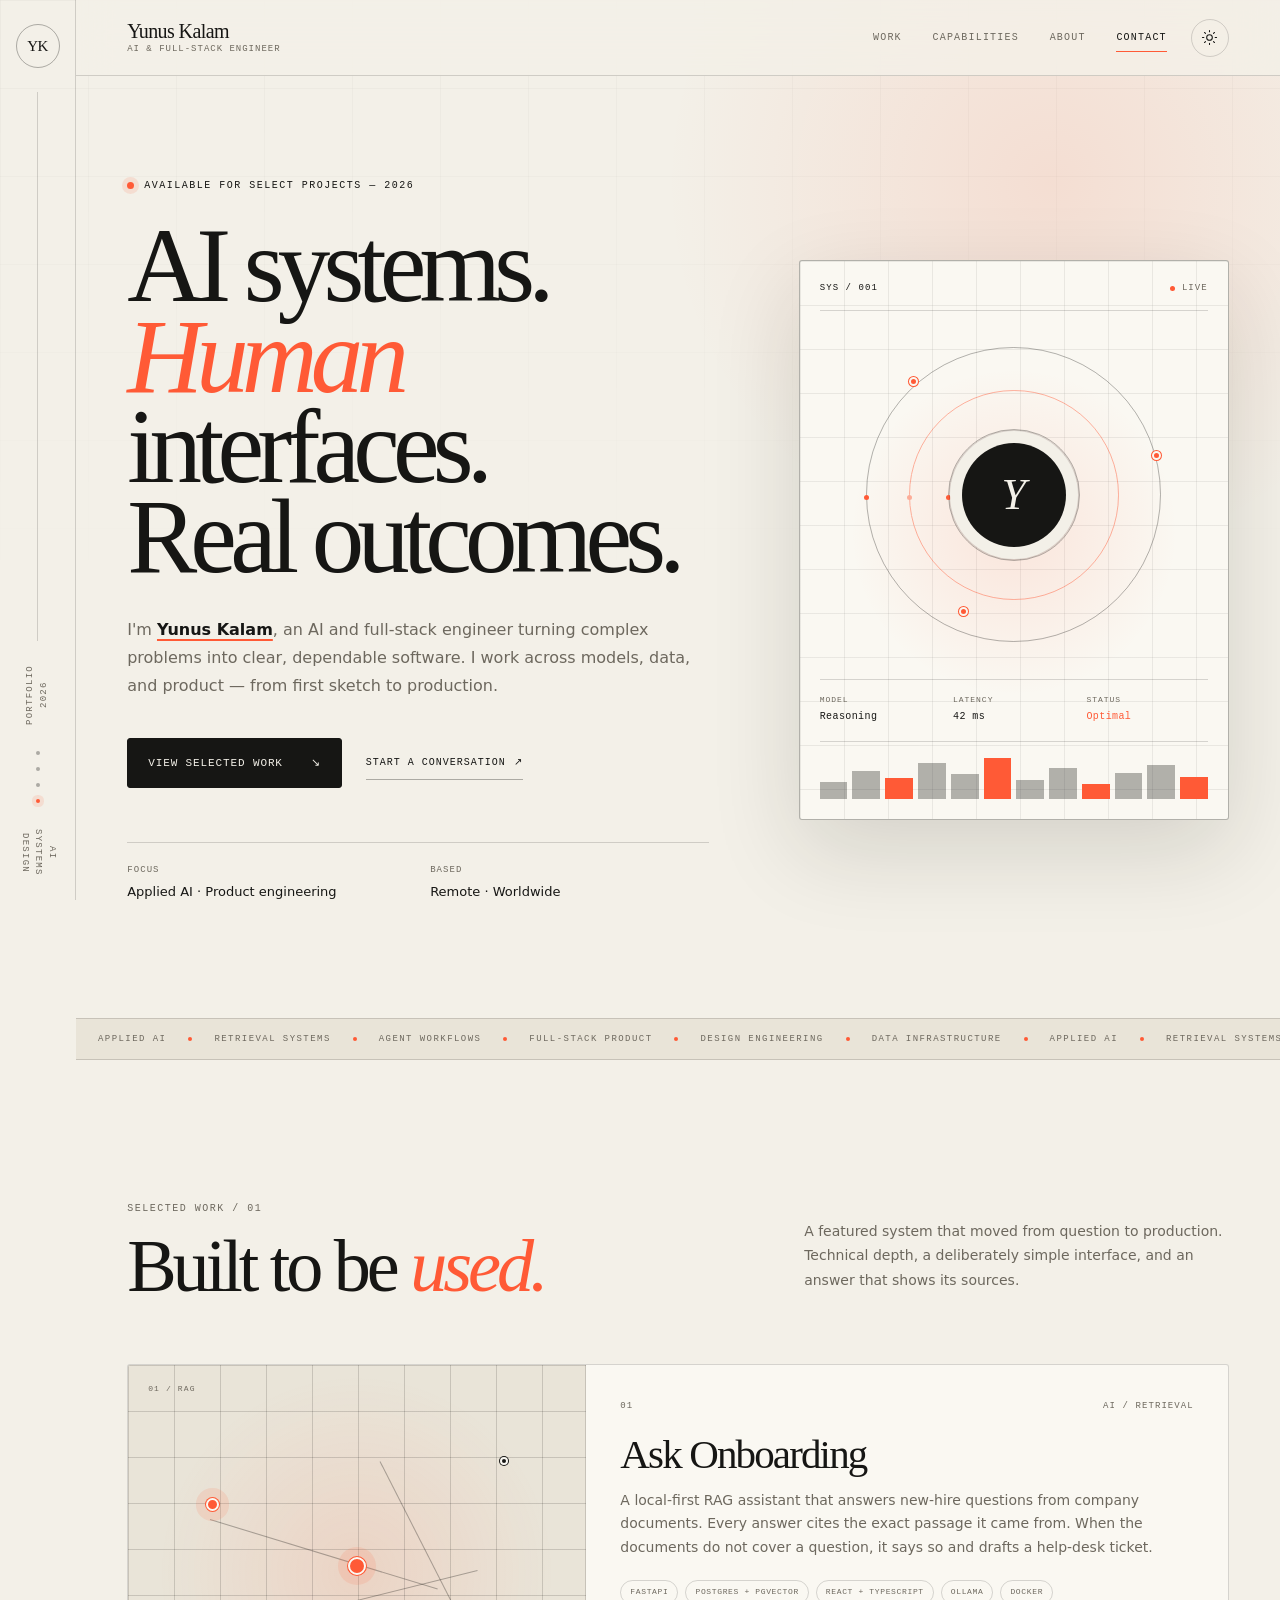
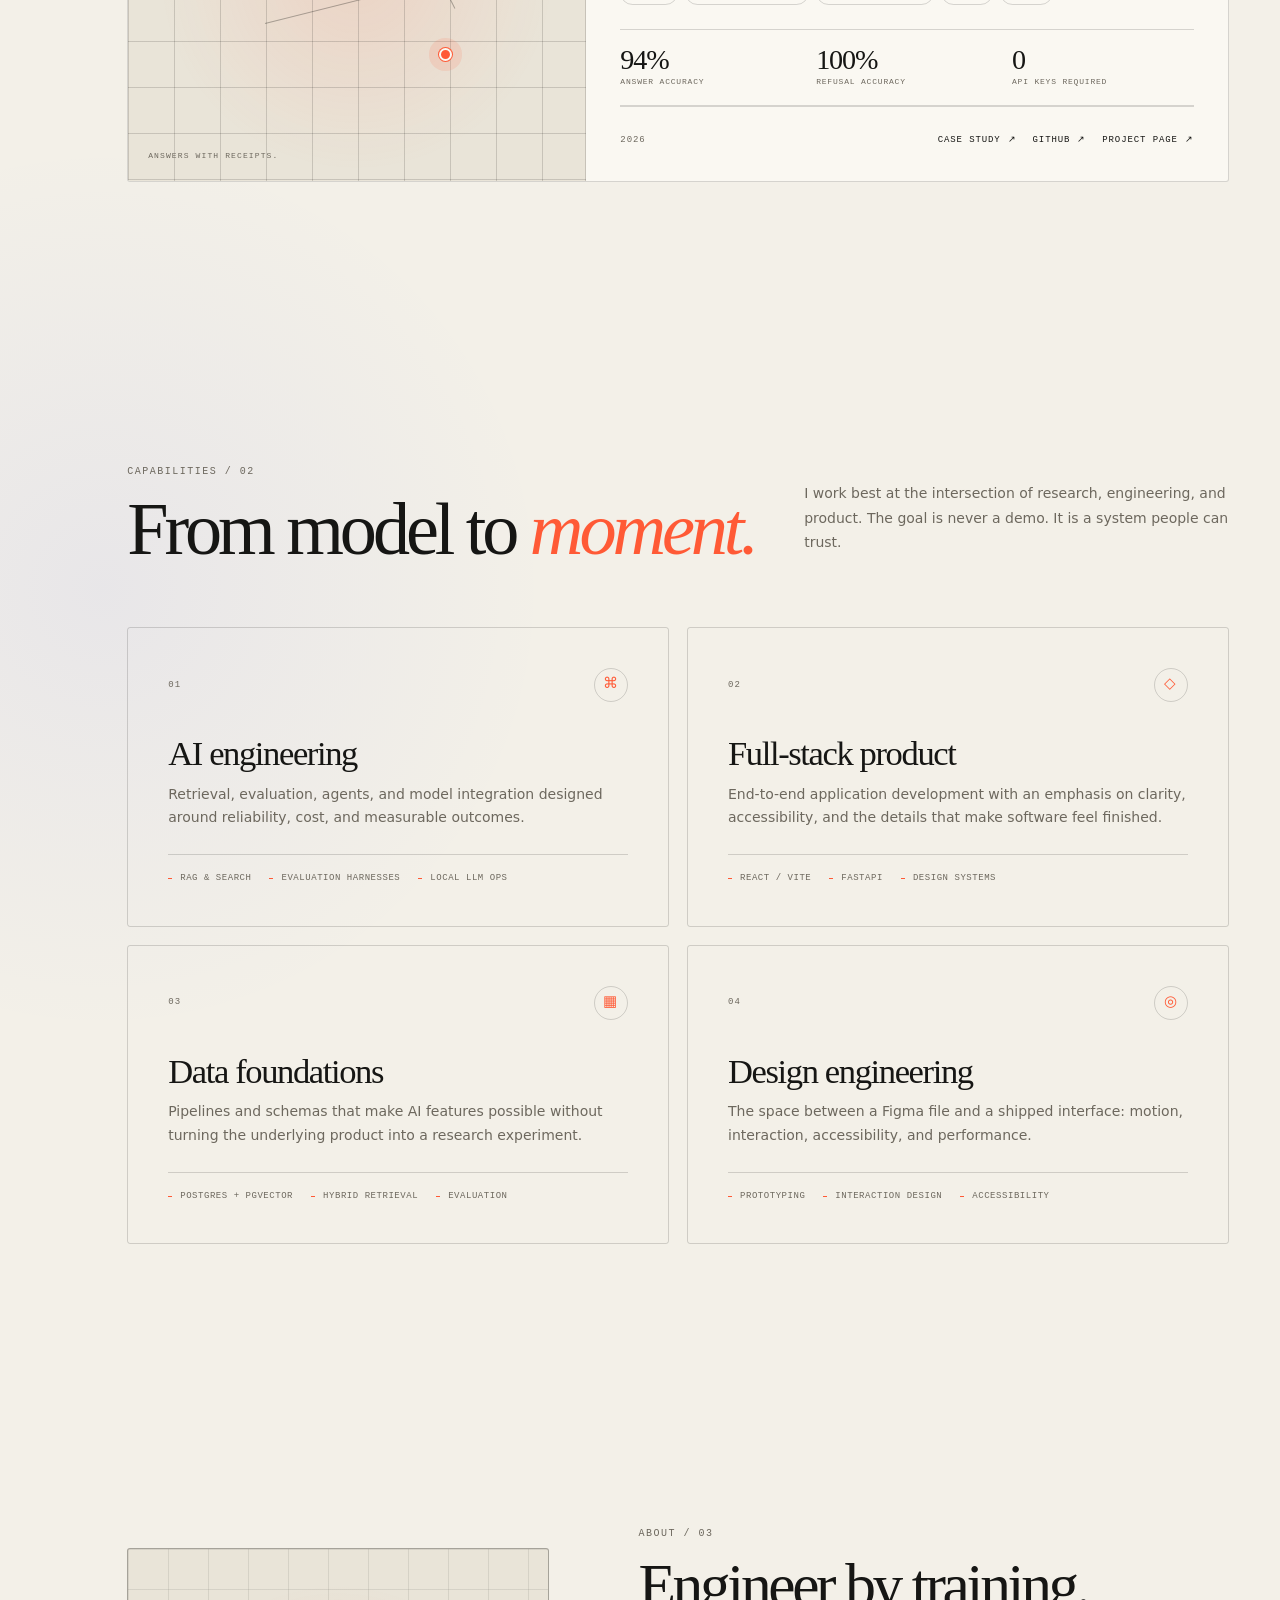
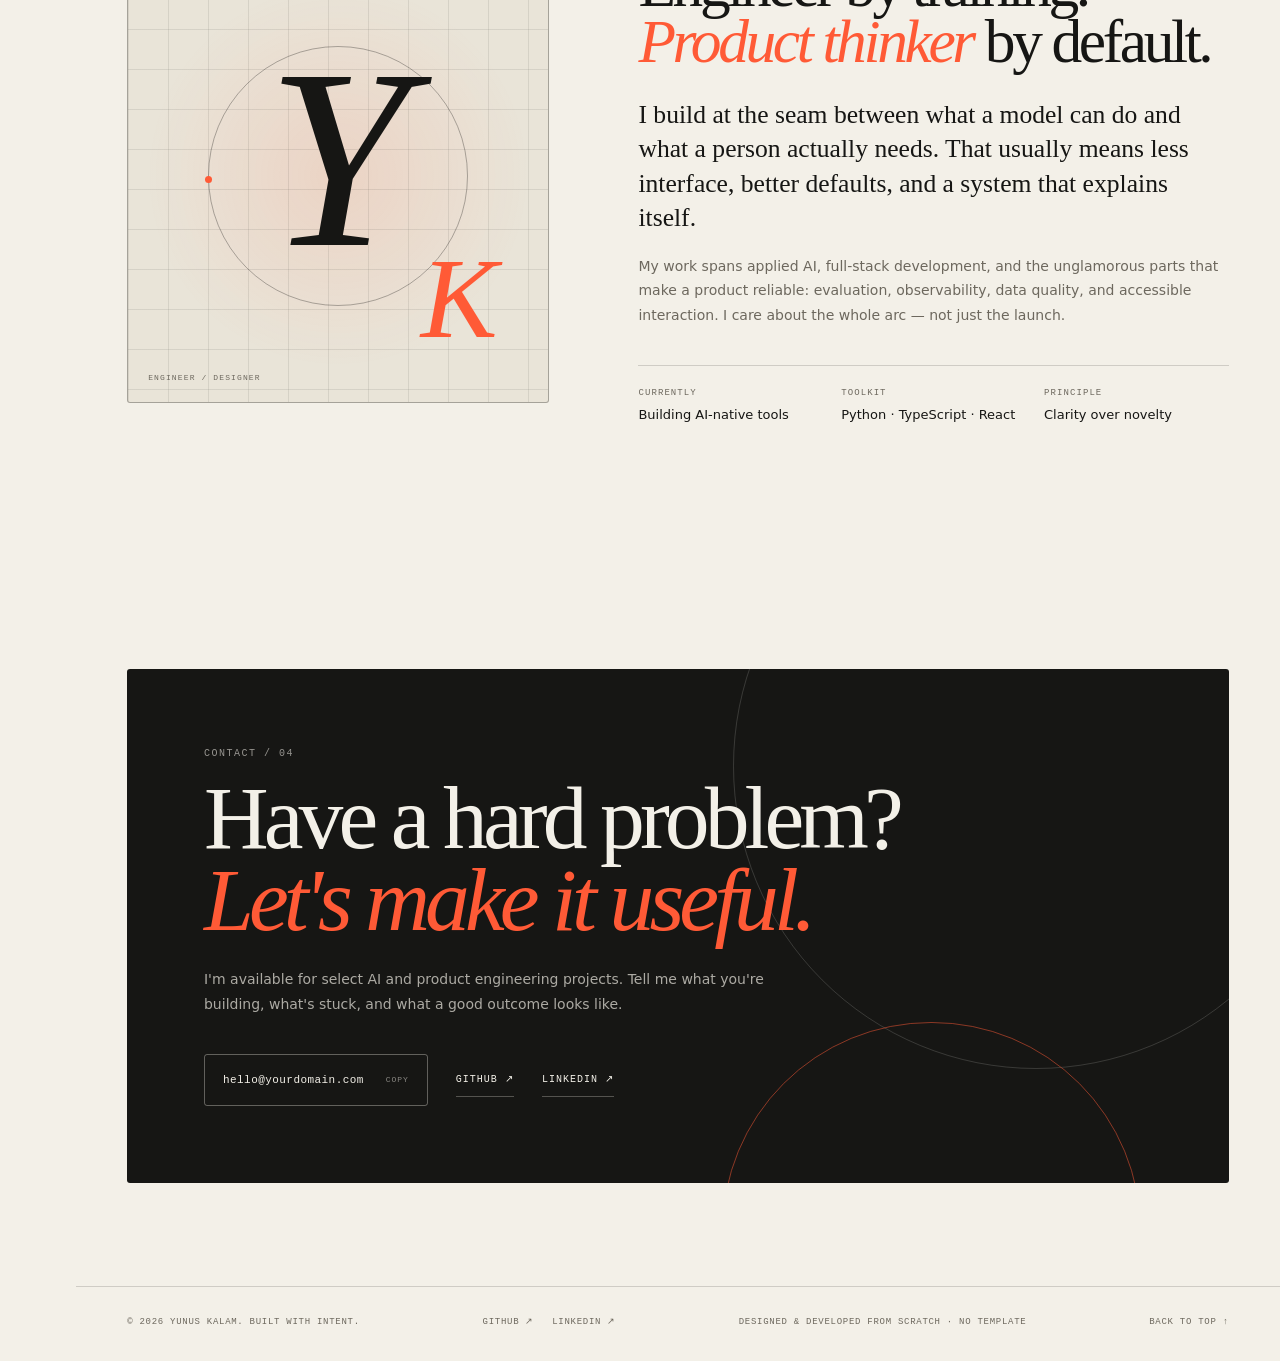
==== index.html @ 693d73ce "Add Yunus Kalam portfolio and Ask Onboarding case study" ====
<!doctype html>
<html lang="en">
<head>
  <meta charset="utf-8">
  <meta name="viewport" content="width=device-width, initial-scale=1">
  <title>Yunus Kalam — AI &amp; Full-Stack Engineer</title>
  <meta name="description" content="Portfolio of Yunus Kalam, an AI and full-stack engineer building useful, human-centered technology.">
  <meta name="author" content="Yunus Kalam">
  <meta name="theme-color" content="#f3f0e8" media="(prefers-color-scheme: light)">
  <meta name="theme-color" content="#0e0e0c" media="(prefers-color-scheme: dark)">
  <link rel="canonical" href="https://yourdomain.com/">

  <meta property="og:type" content="website">
  <meta property="og:title" content="Yunus Kalam — AI &amp; Full-Stack Engineer">
  <meta property="og:description" content="AI systems, human interfaces, and real outcomes. Selected work and capabilities.">
  <meta property="og:url" content="https://yourdomain.com/">
  <meta property="og:site_name" content="Yunus Kalam">
  <meta name="twitter:card" content="summary_large_image">
  <meta name="twitter:title" content="Yunus Kalam — AI &amp; Full-Stack Engineer">
  <meta name="twitter:description" content="AI systems, human interfaces, and real outcomes.">

  <link rel="icon" href="favicon.svg" type="image/svg+xml">
  <link rel="manifest" href="site.webmanifest">
  <link rel="stylesheet" href="styles.css">
  <script>
    (function () {
      document.documentElement.classList.add('js');
      try {
        var saved = localStorage.getItem('theme');
        var preferred = window.matchMedia('(prefers-color-scheme: dark)').matches ? 'dark' : 'light';
        document.documentElement.dataset.theme = saved || preferred;
      } catch (error) {
        document.documentElement.dataset.theme = 'light';
      }
    })();
  </script>
  <script type="application/ld+json">
    {
      "@context": "https://schema.org",
      "@type": "Person",
      "name": "Yunus Kalam",
      "url": "https://yourdomain.com/",
      "jobTitle": "AI & Full-Stack Engineer",
      "description": "Builds AI systems and human-centered software.",
      "sameAs": [
        "https://github.com/yunuskalam-ai",
        "https://www.linkedin.com/in/yunuskalam/"
      ]
    }
  </script>
</head>
<body>
  <a class="skip-link" href="#main">Skip to content</a>
  <div class="scroll-progress" aria-hidden="true"></div>

  <div class="page-grid">
    <aside class="rail" aria-label="Portfolio index">
      <a class="rail-mark" href="#top" aria-label="Back to top">
        <span>YK</span>
      </a>
      <div class="rail-rule" aria-hidden="true"></div>
      <p class="rail-label">Portfolio<br>2026</p>
      <div class="rail-dots" aria-hidden="true">
        <span class="is-active"></span>
        <span></span>
        <span></span>
        <span></span>
      </div>
      <p class="rail-note">AI<br>Systems<br>Design</p>
    </aside>

    <div class="content">
      <header class="site-header">
        <a class="brand" href="#top" aria-label="Yunus Kalam, home">
          <span class="brand-name">Yunus Kalam</span>
          <span class="brand-role">AI &amp; Full-Stack Engineer</span>
        </a>

        <nav class="primary-nav" id="primary-nav" aria-label="Primary navigation">
          <a href="#work" data-nav="work">Work</a>
          <a href="#capabilities" data-nav="capabilities">Capabilities</a>
          <a href="#about" data-nav="about">About</a>
          <a href="#contact" data-nav="contact">Contact</a>
        </nav>

        <div class="header-actions">
          <button class="theme-toggle" type="button" data-theme-toggle aria-label="Switch to dark theme">
            <svg class="icon icon-sun" viewBox="0 0 24 24" aria-hidden="true">
              <circle cx="12" cy="12" r="4"></circle>
              <path d="M12 2v2M12 20v2M4.93 4.93l1.42 1.42M17.66 17.66l1.41 1.41M2 12h2M20 12h2M4.93 19.07l1.42-1.42M17.66 6.34l1.41-1.41"></path>
            </svg>
            <svg class="icon icon-moon" viewBox="0 0 24 24" aria-hidden="true">
              <path d="M20.5 14.2A8.5 8.5 0 0 1 9.8 3.5 8.5 8.5 0 1 0 20.5 14.2Z"></path>
            </svg>
          </button>
          <button class="menu-toggle" type="button" aria-expanded="false" aria-controls="primary-nav">
            <span class="menu-toggle-label">Menu</span>
            <span class="menu-toggle-icon" aria-hidden="true"></span>
          </button>
        </div>
      </header>

      <main id="main">
        <section class="hero" id="top" aria-labelledby="hero-title">
          <div class="hero-copy">
            <p class="eyebrow hero-eyebrow">
              <span class="status-dot" aria-hidden="true"></span>
              Available for select projects — 2026
            </p>
            <h1 id="hero-title">
              AI systems.<br>
              <em>Human</em> interfaces.<br>
              Real outcomes.
            </h1>
            <p class="hero-intro">
              I'm <span class="text-mark">Yunus Kalam</span>, an AI and full-stack engineer turning
              complex problems into clear, dependable software. I work across models, data,
              and product — from first sketch to production.
            </p>
            <div class="hero-actions">
              <a class="button button-primary" href="#work">
                View selected work
                <span aria-hidden="true">↘</span>
              </a>
              <a class="text-link" href="mailto:hello@yourdomain.com">
                Start a conversation
                <span aria-hidden="true">↗</span>
              </a>
            </div>
            <dl class="hero-meta">
              <div>
                <dt>Focus</dt>
                <dd>Applied AI · Product engineering</dd>
              </div>
              <div>
                <dt>Based</dt>
                <dd>Remote · Worldwide</dd>
              </div>
            </dl>
          </div>

          <div class="signal-panel" aria-hidden="true">
            <div class="signal-top">
              <span class="signal-label">SYS / 001</span>
              <span class="signal-live"><span></span>Live</span>
            </div>
            <div class="orbit-wrap">
              <div class="orbit orbit-a"></div>
              <div class="orbit orbit-b"></div>
              <div class="orbit orbit-c"></div>
              <div class="orbit-core">
                <span class="core-glyph">Y</span>
              </div>
              <span class="orbit-node node-a"></span>
              <span class="orbit-node node-b"></span>
              <span class="orbit-node node-c"></span>
            </div>
            <div class="signal-readout">
              <div>
                <span class="readout-label">Model</span>
                <span class="readout-value">Reasoning</span>
              </div>
              <div>
                <span class="readout-label">Latency</span>
                <span class="readout-value">42 ms</span>
              </div>
              <div>
                <span class="readout-label">Status</span>
                <span class="readout-value readout-accent">Optimal</span>
              </div>
            </div>
            <div class="signal-bars" aria-hidden="true">
              <span style="--h: 38%"></span>
              <span style="--h: 64%"></span>
              <span style="--h: 48%"></span>
              <span style="--h: 82%"></span>
              <span style="--h: 56%"></span>
              <span style="--h: 92%"></span>
              <span style="--h: 44%"></span>
              <span style="--h: 70%"></span>
              <span style="--h: 34%"></span>
              <span style="--h: 58%"></span>
              <span style="--h: 76%"></span>
              <span style="--h: 50%"></span>
            </div>
          </div>
        </section>

        <div class="ticker" aria-hidden="true">
          <div class="ticker-track">
            <span>Applied AI</span><i></i>
            <span>Retrieval systems</span><i></i>
            <span>Agent workflows</span><i></i>
            <span>Full-stack product</span><i></i>
            <span>Design engineering</span><i></i>
            <span>Data infrastructure</span><i></i>
            <span>Applied AI</span><i></i>
            <span>Retrieval systems</span><i></i>
            <span>Agent workflows</span><i></i>
            <span>Full-stack product</span><i></i>
            <span>Design engineering</span><i></i>
            <span>Data infrastructure</span><i></i>
          </div>
        </div>

        <section class="section work-section" id="work" aria-labelledby="work-title">
          <div class="section-head reveal">
            <div>
              <p class="eyebrow">Selected work / 01</p>
              <h2 id="work-title">Built to be <em>used.</em></h2>
            </div>
            <p class="section-note">
              A featured system that moved from question to production. Technical depth,
              a deliberately simple interface, and an answer that shows its sources.
            </p>
          </div>

          <div class="project-grid">
            <article class="project project-full reveal">
              <div class="project-visual visual-atlas" aria-hidden="true">
                <span class="visual-index">01 / RAG</span>
                <span class="atlas-line atlas-line-a"></span>
                <span class="atlas-line atlas-line-b"></span>
                <span class="atlas-line atlas-line-c"></span>
                <span class="atlas-node atlas-node-a"></span>
                <span class="atlas-node atlas-node-b"></span>
                <span class="atlas-node atlas-node-c"></span>
                <span class="atlas-node atlas-node-d"></span>
                <span class="visual-caption">Answers with receipts.</span>
              </div>
              <div class="project-body">
                <div class="project-kicker">
                  <span>01</span>
                  <span>AI / Retrieval</span>
                </div>
                <h3>Ask Onboarding</h3>
                <p>
                  A local-first RAG assistant that answers new-hire questions from company
                  documents. Every answer cites the exact passage it came from. When the
                  documents do not cover a question, it says so and drafts a help-desk ticket.
                </p>
                <ul class="tag-list" aria-label="Project technologies">
                  <li>FastAPI</li>
                  <li>Postgres + pgvector</li>
                  <li>React + TypeScript</li>
                  <li>Ollama</li>
                  <li>Docker</li>
                </ul>
                <div class="project-metrics" aria-label="Project results">
                  <div>
                    <span class="metric-value">94%</span>
                    <span class="metric-label">Answer accuracy</span>
                  </div>
                  <div>
                    <span class="metric-value">100%</span>
                    <span class="metric-label">Refusal accuracy</span>
                  </div>
                  <div>
                    <span class="metric-value">0</span>
                    <span class="metric-label">API keys required</span>
                  </div>
                </div>
                <div class="project-foot">
                  <span>2026</span>
                  <div class="project-links">
                    <a class="project-link" href="ask-onboarding.html">
                      Case study <span aria-hidden="true">↗</span>
                    </a>
                    <a class="project-link" href="https://github.com/yunuskalam-ai/ask-onboarding" target="_blank" rel="noreferrer">
                      GitHub <span aria-hidden="true">↗</span>
                    </a>
                    <a class="project-link" href="https://yunuskalam-ai.github.io/ask-onboarding/" target="_blank" rel="noreferrer">
                      Project page <span aria-hidden="true">↗</span>
                    </a>
                  </div>
                </div>
              </div>
            </article>
          </div>
        </section>

        <section class="section capabilities-section" id="capabilities" aria-labelledby="capabilities-title">
          <div class="section-head reveal">
            <div>
              <p class="eyebrow">Capabilities / 02</p>
              <h2 id="capabilities-title">From model to <em>moment.</em></h2>
            </div>
            <p class="section-note">
              I work best at the intersection of research, engineering, and product.
              The goal is never a demo. It is a system people can trust.
            </p>
          </div>

          <div class="capability-grid">
            <article class="capability reveal">
              <div class="capability-top">
                <span>01</span>
                <span class="capability-icon" aria-hidden="true">⌘</span>
              </div>
              <h3>AI engineering</h3>
              <p>
                Retrieval, evaluation, agents, and model integration designed around
                reliability, cost, and measurable outcomes.
              </p>
              <ul>
                <li>RAG &amp; search</li>
                <li>Evaluation harnesses</li>
                <li>Local LLM ops</li>
              </ul>
            </article>

            <article class="capability reveal">
              <div class="capability-top">
                <span>02</span>
                <span class="capability-icon" aria-hidden="true">◇</span>
              </div>
              <h3>Full-stack product</h3>
              <p>
                End-to-end application development with an emphasis on clarity,
                accessibility, and the details that make software feel finished.
              </p>
              <ul>
                <li>React / Vite</li>
                <li>FastAPI</li>
                <li>Design systems</li>
              </ul>
            </article>

            <article class="capability reveal">
              <div class="capability-top">
                <span>03</span>
                <span class="capability-icon" aria-hidden="true">▦</span>
              </div>
              <h3>Data foundations</h3>
              <p>
                Pipelines and schemas that make AI features possible without turning
                the underlying product into a research experiment.
              </p>
              <ul>
                <li>Postgres + pgvector</li>
                <li>Hybrid retrieval</li>
                <li>Evaluation</li>
              </ul>
            </article>

            <article class="capability reveal">
              <div class="capability-top">
                <span>04</span>
                <span class="capability-icon" aria-hidden="true">◎</span>
              </div>
              <h3>Design engineering</h3>
              <p>
                The space between a Figma file and a shipped interface: motion,
                interaction, accessibility, and performance.
              </p>
              <ul>
                <li>Prototyping</li>
                <li>Interaction design</li>
                <li>Accessibility</li>
              </ul>
            </article>
          </div>
        </section>

        <section class="section about-section" id="about" aria-labelledby="about-title">
          <div class="about-mark reveal" aria-hidden="true">
            <span class="about-mark-ring"></span>
            <span class="about-mark-letter">Y</span>
            <span class="about-mark-letter about-mark-letter-alt">K</span>
            <span class="about-mark-caption">Engineer / Designer</span>
          </div>
          <div class="about-copy reveal">
            <p class="eyebrow">About / 03</p>
            <h2 id="about-title">Engineer by training.<br><em>Product thinker</em> by default.</h2>
            <p class="about-lead">
              I build at the seam between what a model can do and what a person actually needs.
              That usually means less interface, better defaults, and a system that explains itself.
            </p>
            <p>
              My work spans applied AI, full-stack development, and the unglamorous parts
              that make a product reliable: evaluation, observability, data quality, and
              accessible interaction. I care about the whole arc — not just the launch.
            </p>
            <dl class="facts">
              <div>
                <dt>Currently</dt>
                <dd>Building AI-native tools</dd>
              </div>
              <div>
                <dt>Toolkit</dt>
                <dd>Python · TypeScript · React</dd>
              </div>
              <div>
                <dt>Principle</dt>
                <dd>Clarity over novelty</dd>
              </div>
            </dl>
          </div>
        </section>

        <section class="contact-section" id="contact" aria-labelledby="contact-title">
          <div class="contact-inner reveal">
            <p class="eyebrow eyebrow-inverse">Contact / 04</p>
            <h2 id="contact-title">Have a hard problem?<br><em>Let's make it useful.</em></h2>
            <p class="contact-copy">
              I'm available for select AI and product engineering projects. Tell me what
              you're building, what's stuck, and what a good outcome looks like.
            </p>
            <div class="contact-actions">
              <button class="email-button" type="button" data-email="hello@yourdomain.com">
                <span class="email-address">hello@yourdomain.com</span>
                <span class="copy-label">Copy</span>
              </button>
              <a class="contact-link" href="https://github.com/yunuskalam-ai" target="_blank" rel="me noreferrer">
                GitHub <span aria-hidden="true">↗</span>
              </a>
              <a class="contact-link" href="https://www.linkedin.com/in/yunuskalam/" target="_blank" rel="me noreferrer">
                LinkedIn <span aria-hidden="true">↗</span>
              </a>
            </div>
          </div>
        </section>
      </main>

      <footer class="site-footer">
        <p>© <span data-year>2026</span> Yunus Kalam. Built with intent.</p>
        <nav class="footer-links" aria-label="Social links">
          <a href="https://github.com/yunuskalam-ai" target="_blank" rel="me noreferrer">GitHub <span aria-hidden="true">↗</span></a>
          <a href="https://www.linkedin.com/in/yunuskalam/" target="_blank" rel="me noreferrer">LinkedIn <span aria-hidden="true">↗</span></a>
        </nav>
        <p class="footer-note">Designed &amp; developed from scratch · No template</p>
        <a class="footer-top" href="#top">Back to top <span aria-hidden="true">↑</span></a>
      </footer>
    </div>
  </div>

  <script src="script.js" defer></script>
</body>
</html>
---- styles.css ----
:root {
  color-scheme: light;
  --paper: #f3f0e8;
  --paper-2: #e9e4d8;
  --card: #faf8f2;
  --ink: #161614;
  --muted: #6d685e;
  --line: rgba(22, 22, 20, 0.16);
  --line-strong: rgba(22, 22, 20, 0.32);
  --accent: #ff5a36;
  --accent-contact: #ff5a36;
  --accent-soft: rgba(255, 90, 54, 0.12);
  --blue: #2b3ff2;
  --shadow: 0 30px 90px rgba(30, 25, 15, 0.14);
  --sans: "Aptos", "Segoe UI Variable", "Segoe UI", system-ui, -apple-system, sans-serif;
  --serif: "Bodoni 72", Didot, "Iowan Old Style", "Palatino Linotype", Georgia, serif;
  --mono: "Cascadia Code", "SFMono-Regular", Consolas, "Liberation Mono", monospace;
  --page-pad: clamp(20px, 4vw, 64px);
  --radius: 3px;
}

[data-theme="dark"] {
  color-scheme: dark;
  --paper: #0e0e0c;
  --paper-2: #171714;
  --card: #151512;
  --ink: #f2efe6;
  --muted: #a5a094;
  --line: rgba(242, 239, 230, 0.16);
  --line-strong: rgba(242, 239, 230, 0.34);
  --accent: #ff6b4a;
  --accent-contact: #b83a22;
  --accent-soft: rgba(255, 107, 74, 0.14);
  --blue: #8b96ff;
  --shadow: 0 30px 90px rgba(0, 0, 0, 0.42);
}

*,
*::before,
*::after {
  box-sizing: border-box;
}

html {
  scroll-behavior: smooth;
  scroll-padding-top: 96px;
}

body {
  margin: 0;
  min-width: 320px;
  background:
    radial-gradient(circle at 82% 4%, var(--accent-soft), transparent 24rem),
    radial-gradient(circle at 8% 48%, rgba(43, 63, 242, 0.055), transparent 28rem),
    var(--paper);
  color: var(--ink);
  font-family: var(--sans);
  font-size: 16px;
  line-height: 1.6;
  -webkit-font-smoothing: antialiased;
  text-rendering: optimizeLegibility;
}

body::before {
  position: fixed;
  inset: 0;
  z-index: -1;
  background-image:
    linear-gradient(var(--line) 1px, transparent 1px),
    linear-gradient(90deg, var(--line) 1px, transparent 1px);
  background-size: 88px 88px;
  content: "";
  opacity: 0.18;
  pointer-events: none;
  -webkit-mask-image: linear-gradient(to bottom, #000 0%, transparent 72%);
  mask-image: linear-gradient(to bottom, #000 0%, transparent 72%);
}

::selection {
  background: var(--accent);
  color: #fff;
}

a {
  color: inherit;
  text-decoration: none;
}

button {
  color: inherit;
  font: inherit;
}

img,
svg {
  display: block;
  max-width: 100%;
}

h1,
h2,
h3,
p,
dl,
dd,
ul {
  margin: 0;
}

ul {
  padding: 0;
  list-style: none;
}

:focus-visible {
  outline: 2px solid var(--accent);
  outline-offset: 4px;
}

.skip-link {
  position: fixed;
  top: 12px;
  left: 12px;
  z-index: 200;
  padding: 10px 16px;
  border-radius: var(--radius);
  background: var(--ink);
  color: var(--paper);
  font-family: var(--mono);
  font-size: 12px;
  transform: translateY(-160%);
  transition: transform 160ms ease;
}

.skip-link:focus {
  transform: translateY(0);
}

.scroll-progress {
  position: fixed;
  top: 0;
  left: 0;
  z-index: 120;
  width: 100%;
  height: 2px;
  background: var(--accent);
  transform: scaleX(0);
  transform-origin: left center;
}

.page-grid {
  display: grid;
  grid-template-columns: 76px minmax(0, 1fr);
  min-height: 100vh;
}

.rail {
  position: sticky;
  top: 0;
  display: flex;
  flex-direction: column;
  align-items: center;
  height: 100vh;
  padding: 24px 0;
  border-right: 1px solid var(--line);
}

.rail-mark {
  display: grid;
  width: 44px;
  height: 44px;
  place-items: center;
  border: 1px solid var(--line-strong);
  border-radius: 50%;
  font-family: var(--serif);
  font-size: 15px;
  letter-spacing: -0.04em;
  transition: border-color 180ms ease, background 180ms ease, color 180ms ease;
}

.rail-mark:hover {
  border-color: var(--accent);
  background: var(--accent);
  color: #fff;
}

.rail-rule {
  flex: 1;
  width: 1px;
  margin: 24px 0;
  background: var(--line);
}

.rail-label,
.rail-note {
  color: var(--muted);
  font-family: var(--mono);
  font-size: 9px;
  line-height: 1.5;
  letter-spacing: 0.14em;
  text-align: center;
  text-transform: uppercase;
  writing-mode: vertical-rl;
}

.rail-label {
  transform: rotate(180deg);
}

.rail-dots {
  display: flex;
  flex-direction: column;
  gap: 12px;
  margin-top: 26px;
}

.rail-dots span {
  width: 4px;
  height: 4px;
  border-radius: 50%;
  background: var(--line-strong);
}

.rail-dots span.is-active {
  background: var(--accent);
  box-shadow: 0 0 0 4px var(--accent-soft);
}

.rail-note {
  margin-top: 26px;
}

.content {
  min-width: 0;
}

.site-header,
.hero,
.section,
.contact-section,
.site-footer {
  width: 100%;
  max-width: 1600px;
  margin-inline: auto;
  padding-inline: var(--page-pad);
}

.site-header {
  position: sticky;
  top: 0;
  z-index: 60;
  display: flex;
  align-items: center;
  gap: 24px;
  min-height: 76px;
  border-bottom: 1px solid var(--line);
  background: var(--paper);
  background: color-mix(in srgb, var(--paper) 84%, transparent);
  -webkit-backdrop-filter: blur(18px);
  backdrop-filter: blur(18px);
}

.brand {
  display: flex;
  flex-direction: column;
  gap: 1px;
  line-height: 1.15;
}

.brand-name {
  font-family: var(--serif);
  font-size: 20px;
  letter-spacing: -0.03em;
}

.brand-role {
  color: var(--muted);
  font-family: var(--mono);
  font-size: 9px;
  letter-spacing: 0.11em;
  text-transform: uppercase;
}

.primary-nav {
  display: flex;
  gap: clamp(18px, 2.4vw, 34px);
  margin-left: auto;
}

.primary-nav a {
  position: relative;
  padding: 8px 0;
  color: var(--muted);
  font-family: var(--mono);
  font-size: 10px;
  letter-spacing: 0.12em;
  text-transform: uppercase;
  transition: color 160ms ease;
}

.primary-nav a::after {
  position: absolute;
  right: 0;
  bottom: 2px;
  left: 0;
  height: 1px;
  background: var(--accent);
  content: "";
  transform: scaleX(0);
  transform-origin: right center;
  transition: transform 180ms ease;
}

.primary-nav a:hover,
.primary-nav a.is-active {
  color: var(--ink);
}

.primary-nav a:hover::after,
.primary-nav a.is-active::after {
  transform: scaleX(1);
  transform-origin: left center;
}

.header-actions {
  display: flex;
  align-items: center;
  gap: 10px;
}

.theme-toggle {
  display: grid;
  width: 38px;
  height: 38px;
  padding: 0;
  place-items: center;
  border: 1px solid var(--line);
  border-radius: 50%;
  background: transparent;
  cursor: pointer;
  transition: border-color 160ms ease, background 160ms ease, transform 160ms ease;
}

.theme-toggle:hover {
  border-color: var(--line-strong);
  background: var(--paper-2);
  transform: rotate(-8deg);
}

.theme-toggle .icon {
  width: 17px;
  height: 17px;
  fill: none;
  stroke: currentColor;
  stroke-linecap: round;
  stroke-linejoin: round;
  stroke-width: 1.5;
}

[data-theme="light"] .icon-moon,
[data-theme="dark"] .icon-sun {
  display: none;
}

.menu-toggle {
  display: none;
  align-items: center;
  gap: 10px;
  padding: 8px 0;
  border: 0;
  background: transparent;
  font-family: var(--mono);
  font-size: 10px;
  letter-spacing: 0.12em;
  text-transform: uppercase;
  cursor: pointer;
}

.menu-toggle-icon {
  position: relative;
  width: 18px;
  height: 10px;
}

.menu-toggle-icon::before,
.menu-toggle-icon::after {
  position: absolute;
  left: 0;
  width: 100%;
  height: 1px;
  background: currentColor;
  content: "";
  transition: transform 180ms ease, top 180ms ease;
}

.menu-toggle-icon::before {
  top: 0;
}

.menu-toggle-icon::after {
  top: 8px;
}

.menu-toggle[aria-expanded="true"] .menu-toggle-icon::before {
  top: 4px;
  transform: rotate(45deg);
}

.menu-toggle[aria-expanded="true"] .menu-toggle-icon::after {
  top: 4px;
  transform: rotate(-45deg);
}

.hero {
  display: grid;
  grid-template-columns: minmax(0, 1.15fr) minmax(320px, 0.85fr);
  gap: clamp(40px, 7vw, 110px);
  align-items: center;
  padding-top: clamp(58px, 8vw, 112px);
  padding-bottom: clamp(64px, 9vw, 128px);
}

.eyebrow {
  color: var(--muted);
  font-family: var(--mono);
  font-size: 10px;
  letter-spacing: 0.15em;
  line-height: 1.5;
  text-transform: uppercase;
}

.hero-eyebrow {
  display: flex;
  align-items: center;
  gap: 10px;
  margin-bottom: 28px;
  color: var(--ink);
}

.status-dot {
  width: 7px;
  height: 7px;
  border-radius: 50%;
  background: var(--accent);
  box-shadow: 0 0 0 5px var(--accent-soft);
  animation: status-pulse 2.8s ease-in-out infinite;
}

.hero h1 {
  max-width: 900px;
  font-family: var(--serif);
  font-size: clamp(3.8rem, 8.2vw, 9.2rem);
  font-weight: 400;
  letter-spacing: -0.065em;
  line-height: 0.86;
  text-wrap: balance;
}

.hero h1 em,
.section h2 em {
  color: var(--accent);
  font-weight: 400;
}

.contact-section h2 em {
  color: var(--accent-contact);
  font-weight: 400;
}

.hero-intro {
  max-width: 610px;
  margin-top: 34px;
  color: var(--muted);
  font-size: clamp(1rem, 1.25vw, 1.12rem);
  line-height: 1.75;
}

.text-mark {
  color: var(--ink);
  font-weight: 600;
  text-decoration: underline;
  text-decoration-color: var(--accent);
  text-decoration-thickness: 2px;
  text-underline-offset: 4px;
}

.hero-actions {
  display: flex;
  flex-wrap: wrap;
  align-items: center;
  gap: 24px;
  margin-top: 38px;
}

.button {
  display: inline-flex;
  align-items: center;
  justify-content: space-between;
  gap: 28px;
  min-height: 50px;
  padding: 0 20px;
  border: 1px solid var(--ink);
  border-radius: var(--radius);
  font-family: var(--mono);
  font-size: 11px;
  letter-spacing: 0.08em;
  text-transform: uppercase;
  transition: background 180ms ease, color 180ms ease, transform 180ms ease;
}

.button-primary {
  background: var(--ink);
  color: var(--paper);
}

.button-primary:hover {
  background: var(--accent);
  border-color: var(--accent);
  color: #fff;
  transform: translateY(-2px);
}

.text-link {
  display: inline-flex;
  align-items: center;
  gap: 8px;
  padding: 8px 0;
  border-bottom: 1px solid var(--line-strong);
  font-family: var(--mono);
  font-size: 10px;
  letter-spacing: 0.1em;
  text-transform: uppercase;
  transition: color 160ms ease, border-color 160ms ease;
}

.text-link:hover {
  color: var(--accent);
  border-color: var(--accent);
}

.hero-meta {
  display: grid;
  grid-template-columns: 1fr 1fr;
  gap: 24px;
  max-width: 610px;
  margin-top: 54px;
  padding-top: 20px;
  border-top: 1px solid var(--line);
}

.hero-meta dt,
.facts dt {
  color: var(--muted);
  font-family: var(--mono);
  font-size: 9px;
  letter-spacing: 0.12em;
  text-transform: uppercase;
}

.hero-meta dd,
.facts dd {
  margin-top: 4px;
  font-size: 13px;
}

.signal-panel {
  position: relative;
  display: flex;
  flex-direction: column;
  min-height: 560px;
  padding: 20px;
  overflow: hidden;
  border: 1px solid var(--line-strong);
  border-radius: var(--radius);
  background: var(--card);
  box-shadow: var(--shadow);
}

.signal-panel::before {
  position: absolute;
  inset: 0;
  background-image:
    linear-gradient(var(--line) 1px, transparent 1px),
    linear-gradient(90deg, var(--line) 1px, transparent 1px);
  background-size: 44px 44px;
  content: "";
  opacity: 0.45;
  pointer-events: none;
}

.signal-panel::after {
  position: absolute;
  top: 18%;
  left: 50%;
  width: 340px;
  height: 340px;
  border-radius: 50%;
  background: radial-gradient(circle, var(--accent-soft), transparent 68%);
  content: "";
  pointer-events: none;
  transform: translateX(-50%);
}

.signal-top,
.signal-readout,
.signal-bars,
.orbit-wrap {
  position: relative;
  z-index: 1;
}

.signal-top {
  display: flex;
  align-items: center;
  justify-content: space-between;
  padding-bottom: 14px;
  border-bottom: 1px solid var(--line);
  font-family: var(--mono);
  font-size: 9px;
  letter-spacing: 0.12em;
  text-transform: uppercase;
}

.signal-live {
  display: flex;
  align-items: center;
  gap: 7px;
  color: var(--muted);
}

.signal-live span {
  width: 5px;
  height: 5px;
  border-radius: 50%;
  background: var(--accent);
}

.orbit-wrap {
  display: grid;
  flex: 1;
  min-height: 300px;
  place-items: center;
}

.orbit {
  position: absolute;
  border: 1px solid var(--line-strong);
  border-radius: 50%;
}

.orbit-a {
  width: 76%;
  aspect-ratio: 1;
  animation: orbit-spin 26s linear infinite;
}

.orbit-b {
  width: 54%;
  aspect-ratio: 1;
  border-color: var(--accent);
  opacity: 0.45;
  animation: orbit-spin 18s linear infinite reverse;
}

.orbit-c {
  width: 34%;
  aspect-ratio: 1;
  animation: orbit-spin 12s linear infinite;
}

.orbit-a::before,
.orbit-b::before,
.orbit-c::before {
  position: absolute;
  top: 50%;
  left: -3px;
  width: 5px;
  height: 5px;
  border-radius: 50%;
  background: var(--accent);
  content: "";
}

.orbit-core {
  position: relative;
  z-index: 2;
  display: grid;
  width: 104px;
  height: 104px;
  place-items: center;
  border-radius: 50%;
  background: var(--ink);
  color: var(--paper);
  box-shadow: 0 0 0 12px var(--paper), 0 0 0 13px var(--line);
}

.core-glyph {
  font-family: var(--serif);
  font-size: 44px;
  font-style: italic;
  line-height: 1;
}

.orbit-node {
  position: absolute;
  z-index: 3;
  width: 9px;
  height: 9px;
  border: 2px solid var(--card);
  border-radius: 50%;
  background: var(--accent);
  box-shadow: 0 0 0 1px var(--accent);
}

.node-a {
  top: 18%;
  left: 23%;
}

.node-b {
  top: 38%;
  right: 12%;
}

.node-c {
  bottom: 17%;
  left: 36%;
}

.signal-readout {
  display: grid;
  grid-template-columns: repeat(3, 1fr);
  gap: 12px;
  padding-top: 14px;
  border-top: 1px solid var(--line);
}

.signal-readout > div {
  display: flex;
  flex-direction: column;
  gap: 3px;
}

.readout-label {
  color: var(--muted);
  font-family: var(--mono);
  font-size: 8px;
  letter-spacing: 0.12em;
  text-transform: uppercase;
}

.readout-value {
  font-family: var(--mono);
  font-size: 10px;
  letter-spacing: 0.04em;
}

.readout-accent {
  color: var(--accent);
}

.signal-bars {
  display: flex;
  align-items: flex-end;
  gap: 5px;
  height: 58px;
  margin-top: 16px;
  padding-top: 12px;
  border-top: 1px solid var(--line);
}

.signal-bars span {
  flex: 1;
  height: var(--h);
  min-height: 3px;
  background: var(--line-strong);
  transition: background 180ms ease;
}

.signal-bars span:nth-child(3n) {
  background: var(--accent);
}

.ticker {
  overflow: hidden;
  border-top: 1px solid var(--line);
  border-bottom: 1px solid var(--line);
  background: var(--paper-2);
}

.ticker-track {
  display: flex;
  width: max-content;
  padding: 13px 0;
  animation: ticker-marquee 34s linear infinite;
}

.ticker:hover .ticker-track {
  animation-play-state: paused;
}

.ticker-track span {
  padding: 0 22px;
  color: var(--muted);
  font-family: var(--mono);
  font-size: 9px;
  letter-spacing: 0.16em;
  text-transform: uppercase;
  white-space: nowrap;
}

.ticker-track i {
  width: 4px;
  height: 4px;
  margin-top: 5px;
  border-radius: 50%;
  background: var(--accent);
}

.section {
  padding-top: clamp(82px, 11vw, 150px);
  padding-bottom: clamp(82px, 11vw, 150px);
}

.section-head {
  display: grid;
  grid-template-columns: minmax(0, 1.2fr) minmax(260px, 0.8fr);
  gap: 40px;
  align-items: end;
  margin-bottom: clamp(38px, 5vw, 64px);
}

.section h2,
.about-copy h2,
.contact-section h2 {
  max-width: 900px;
  margin-top: 16px;
  font-family: var(--serif);
  font-size: clamp(2.8rem, 5.8vw, 5.8rem);
  font-weight: 400;
  letter-spacing: -0.055em;
  line-height: 0.92;
  text-wrap: balance;
}

.section-note {
  max-width: 430px;
  padding-bottom: 8px;
  color: var(--muted);
  font-size: 14px;
  line-height: 1.75;
  justify-self: end;
}

.project-grid {
  display: grid;
  grid-template-columns: repeat(12, minmax(0, 1fr));
  gap: 18px;
}

.project {
  overflow: hidden;
  border: 1px solid var(--line);
  border-radius: var(--radius);
  background: var(--card);
  transition: transform 220ms ease, box-shadow 220ms ease, border-color 220ms ease;
}

.project:hover {
  border-color: var(--line-strong);
  box-shadow: var(--shadow);
  transform: translateY(-5px);
}

.project-wide {
  grid-column: span 7;
}

.project-half {
  grid-column: span 5;
}

.project-full {
  grid-column: 1 / -1;
  display: grid;
  grid-template-columns: minmax(0, 5fr) minmax(0, 7fr);
}

.project-visual {
  position: relative;
  min-height: 310px;
  overflow: hidden;
  border-bottom: 1px solid var(--line);
  background: var(--paper-2);
}

.project-full .project-visual {
  min-height: 100%;
  border-right: 1px solid var(--line);
  border-bottom: 0;
}

.visual-index,
.visual-caption {
  position: absolute;
  z-index: 4;
  font-family: var(--mono);
  font-size: 8px;
  letter-spacing: 0.14em;
  text-transform: uppercase;
}

.visual-index {
  top: 18px;
  left: 20px;
  color: var(--muted);
}

.visual-caption {
  right: 20px;
  bottom: 18px;
  left: 20px;
  color: var(--muted);
}

.visual-atlas {
  background-image:
    linear-gradient(var(--line) 1px, transparent 1px),
    linear-gradient(90deg, var(--line) 1px, transparent 1px),
    radial-gradient(circle at 50% 50%, var(--accent-soft), transparent 64%);
  background-size: 46px 46px, 46px 46px, 100% 100%;
}

.atlas-line {
  position: absolute;
  z-index: 1;
  height: 1px;
  background: var(--line-strong);
  transform-origin: left center;
}

.atlas-line-a {
  top: 37%;
  left: 18%;
  width: 52%;
  transform: rotate(17deg);
}

.atlas-line-b {
  top: 23%;
  left: 55%;
  width: 36%;
  transform: rotate(63deg);
}

.atlas-line-c {
  top: 62%;
  left: 30%;
  width: 48%;
  transform: rotate(-14deg);
}

.atlas-node {
  position: absolute;
  z-index: 3;
  width: 13px;
  height: 13px;
  border: 2px solid var(--card);
  border-radius: 50%;
  background: var(--accent);
  box-shadow: 0 0 0 1px var(--accent), 0 0 0 10px var(--accent-soft);
}

.atlas-node-a {
  top: 32%;
  left: 17%;
}

.atlas-node-b {
  top: 46%;
  left: 48%;
  width: 18px;
  height: 18px;
}

.atlas-node-c {
  top: 68%;
  left: 68%;
}

.atlas-node-d {
  top: 22%;
  right: 17%;
  width: 8px;
  height: 8px;
  background: var(--ink);
  box-shadow: 0 0 0 1px var(--ink);
}

.visual-agents {
  background-image: radial-gradient(var(--line-strong) 1px, transparent 1px);
  background-size: 22px 22px;
}

.agent-card {
  position: absolute;
  z-index: 2;
  padding: 9px 13px;
  border: 1px solid var(--line-strong);
  border-radius: 2px;
  background: var(--card);
  font-family: var(--mono);
  font-size: 9px;
  letter-spacing: 0.1em;
  text-transform: uppercase;
  box-shadow: 0 10px 30px rgba(20, 18, 12, 0.08);
}

.agent-card-a {
  top: 24%;
  left: 12%;
}

.agent-card-b {
  top: 47%;
  right: 12%;
}

.agent-card-c {
  bottom: 20%;
  left: 24%;
}

.agent-connector {
  position: absolute;
  z-index: 1;
  height: 1px;
  background: var(--accent);
  transform-origin: left center;
}

.agent-connector-a {
  top: 34%;
  left: 31%;
  width: 39%;
  transform: rotate(21deg);
}

.agent-connector-b {
  top: 57%;
  left: 39%;
  width: 34%;
  transform: rotate(146deg);
}

.visual-vision {
  background:
    radial-gradient(circle at 50% 50%, rgba(255, 90, 54, 0.16), transparent 46%),
    #11110f;
}

.visual-vision .visual-index,
.visual-vision .visual-caption {
  color: rgba(242, 239, 230, 0.55);
}

.scan-frame {
  position: absolute;
  z-index: 2;
  width: 38px;
  height: 38px;
  border-color: var(--accent);
  border-style: solid;
}

.scan-frame-a {
  top: 24%;
  left: 22%;
  border-width: 1px 0 0 1px;
}

.scan-frame-b {
  top: 24%;
  right: 22%;
  border-width: 1px 1px 0 0;
}

.scan-frame-c {
  bottom: 22%;
  left: 22%;
  border-width: 0 0 1px 1px;
}

.scan-frame-d {
  right: 22%;
  bottom: 22%;
  border-width: 0 1px 1px 0;
}

.scan-line {
  position: absolute;
  z-index: 3;
  top: 30%;
  right: 12%;
  left: 12%;
  height: 1px;
  background: var(--accent);
  box-shadow: 0 0 18px var(--accent);
  animation: scan 4.8s ease-in-out infinite;
}

.scan-target {
  position: absolute;
  z-index: 2;
  top: 50%;
  left: 50%;
  width: 82px;
  height: 82px;
  border: 1px solid rgba(255, 90, 54, 0.55);
  border-radius: 50%;
  transform: translate(-50%, -50%);
}

.scan-target::before,
.scan-target::after {
  position: absolute;
  top: 50%;
  left: 50%;
  background: rgba(255, 90, 54, 0.55);
  content: "";
  transform: translate(-50%, -50%);
}

.scan-target::before {
  width: 110px;
  height: 1px;
}

.scan-target::after {
  width: 1px;
  height: 110px;
}

.project-body {
  display: flex;
  flex-direction: column;
  padding: clamp(22px, 3vw, 34px);
}

.project-kicker {
  display: flex;
  justify-content: space-between;
  gap: 16px;
  color: var(--muted);
  font-family: var(--mono);
  font-size: 9px;
  letter-spacing: 0.12em;
  text-transform: uppercase;
}

.project h3 {
  margin-top: 20px;
  font-family: var(--serif);
  font-size: clamp(2rem, 3.2vw, 3.2rem);
  font-weight: 400;
  letter-spacing: -0.045em;
  line-height: 1;
}

.project p {
  max-width: 620px;
  margin-top: 14px;
  color: var(--muted);
  font-size: 14px;
  line-height: 1.7;
}

.tag-list {
  display: flex;
  flex-wrap: wrap;
  gap: 7px;
  margin-top: 20px;
}

.tag-list li {
  padding: 5px 9px;
  border: 1px solid var(--line);
  border-radius: 999px;
  color: var(--muted);
  font-family: var(--mono);
  font-size: 8px;
  letter-spacing: 0.08em;
  text-transform: uppercase;
}

.project-foot {
  display: flex;
  align-items: center;
  justify-content: space-between;
  gap: 20px;
  margin-top: auto;
  padding-top: 26px;
  border-top: 1px solid var(--line);
  color: var(--muted);
  font-family: var(--mono);
  font-size: 9px;
  letter-spacing: 0.1em;
  text-transform: uppercase;
}

.project-link {
  display: inline-flex;
  align-items: center;
  gap: 7px;
  color: var(--ink);
  transition: color 160ms ease;
}

.project-link:hover {
  color: var(--accent);
}

.project-links {
  display: flex;
  flex-wrap: wrap;
  gap: 16px;
}

.project-metrics {
  display: grid;
  grid-template-columns: repeat(3, minmax(0, 1fr));
  gap: 14px;
  margin-top: 24px;
  padding: 16px 0;
  border-top: 1px solid var(--line);
  border-bottom: 1px solid var(--line);
}

.project-metrics > div {
  display: flex;
  flex-direction: column;
  gap: 2px;
}

.metric-value {
  font-family: var(--serif);
  font-size: clamp(1.4rem, 2.2vw, 2rem);
  letter-spacing: -0.04em;
  line-height: 1;
}

.metric-label {
  color: var(--muted);
  font-family: var(--mono);
  font-size: 8px;
  letter-spacing: 0.1em;
  text-transform: uppercase;
}

.capability-grid {
  display: grid;
  grid-template-columns: repeat(2, minmax(0, 1fr));
  gap: 18px;
}

.capability {
  padding: clamp(24px, 3.4vw, 40px);
  border: 1px solid var(--line);
  border-radius: var(--radius);
  background: transparent;
  transition: background 200ms ease, transform 200ms ease, border-color 200ms ease;
}

.capability:hover {
  border-color: var(--line-strong);
  background: var(--card);
  transform: translateY(-3px);
}

.capability-top {
  display: flex;
  align-items: center;
  justify-content: space-between;
  color: var(--muted);
  font-family: var(--mono);
  font-size: 9px;
  letter-spacing: 0.12em;
  text-transform: uppercase;
}

.capability-icon {
  display: grid;
  width: 34px;
  height: 34px;
  place-items: center;
  border: 1px solid var(--line);
  border-radius: 50%;
  color: var(--accent);
  font-size: 15px;
}

.capability h3 {
  margin-top: 34px;
  font-family: var(--serif);
  font-size: clamp(1.8rem, 2.7vw, 2.7rem);
  font-weight: 400;
  letter-spacing: -0.04em;
  line-height: 1;
}

.capability p {
  max-width: 500px;
  margin-top: 12px;
  color: var(--muted);
  font-size: 14px;
  line-height: 1.7;
}

.capability ul {
  display: flex;
  flex-wrap: wrap;
  gap: 8px 18px;
  margin-top: 24px;
  padding-top: 16px;
  border-top: 1px solid var(--line);
}

.capability li {
  position: relative;
  padding-left: 12px;
  color: var(--muted);
  font-family: var(--mono);
  font-size: 9px;
  letter-spacing: 0.06em;
  text-transform: uppercase;
}

.capability li::before {
  position: absolute;
  top: 50%;
  left: 0;
  width: 4px;
  height: 1px;
  background: var(--accent);
  content: "";
}

.about-section {
  display: grid;
  grid-template-columns: minmax(280px, 5fr) minmax(0, 7fr);
  gap: clamp(36px, 7vw, 100px);
  align-items: center;
}

.about-mark {
  position: relative;
  display: grid;
  aspect-ratio: 1 / 1.08;
  overflow: hidden;
  place-items: center;
  border: 1px solid var(--line-strong);
  border-radius: var(--radius);
  background:
    radial-gradient(circle at 50% 50%, var(--accent-soft), transparent 62%),
    var(--paper-2);
}

.about-mark::before {
  position: absolute;
  inset: 0;
  background-image:
    linear-gradient(var(--line) 1px, transparent 1px),
    linear-gradient(90deg, var(--line) 1px, transparent 1px);
  background-size: 40px 40px;
  content: "";
  opacity: 0.55;
}

.about-mark-ring {
  position: absolute;
  width: 62%;
  aspect-ratio: 1;
  border: 1px solid var(--line-strong);
  border-radius: 50%;
}

.about-mark-ring::before {
  position: absolute;
  top: 50%;
  left: -4px;
  width: 7px;
  height: 7px;
  border-radius: 50%;
  background: var(--accent);
  content: "";
}

.about-mark-letter {
  position: relative;
  z-index: 2;
  margin-top: -8%;
  font-family: var(--serif);
  font-size: clamp(9rem, 20vw, 18rem);
  font-style: italic;
  line-height: 0.7;
}

.about-mark-letter-alt {
  position: absolute;
  right: 12%;
  bottom: 14%;
  color: var(--accent);
  font-size: clamp(4rem, 9vw, 8rem);
}

.about-mark-caption {
  position: absolute;
  bottom: 18px;
  left: 20px;
  color: var(--muted);
  font-family: var(--mono);
  font-size: 8px;
  letter-spacing: 0.14em;
  text-transform: uppercase;
}

.about-copy h2 {
  font-size: clamp(2.5rem, 4.8vw, 4.8rem);
}

.about-lead {
  max-width: 680px;
  margin-top: 28px;
  font-family: var(--serif);
  font-size: clamp(1.3rem, 2vw, 1.75rem);
  line-height: 1.35;
}

.about-copy > p:not(.eyebrow):not(.about-lead) {
  max-width: 650px;
  margin-top: 18px;
  color: var(--muted);
  font-size: 14px;
  line-height: 1.75;
}

.facts {
  display: grid;
  grid-template-columns: repeat(3, minmax(0, 1fr));
  gap: 18px;
  margin-top: 38px;
  padding-top: 20px;
  border-top: 1px solid var(--line);
}

.contact-section {
  padding-top: clamp(64px, 8vw, 104px);
  padding-bottom: clamp(64px, 8vw, 104px);
}

.contact-inner {
  position: relative;
  padding: clamp(30px, 6vw, 80px);
  overflow: hidden;
  border-radius: var(--radius);
  background: var(--ink);
  color: var(--paper);
}

.contact-inner::before {
  position: absolute;
  top: -40%;
  right: -10%;
  width: 55%;
  aspect-ratio: 1;
  border: 1px solid color-mix(in srgb, var(--paper) 16%, transparent);
  border-radius: 50%;
  content: "";
}

.contact-inner::after {
  position: absolute;
  right: 8%;
  bottom: -50%;
  width: 38%;
  aspect-ratio: 1;
  border: 1px solid color-mix(in srgb, var(--accent-contact) 50%, transparent);
  border-radius: 50%;
  content: "";
}

.eyebrow-inverse {
  color: color-mix(in srgb, var(--paper) 58%, transparent);
}

.contact-section h2 {
  position: relative;
  z-index: 1;
  max-width: 1000px;
  font-size: clamp(3rem, 7vw, 7.4rem);
}

.contact-copy {
  position: relative;
  z-index: 1;
  max-width: 560px;
  margin-top: 26px;
  color: color-mix(in srgb, var(--paper) 68%, transparent);
  font-size: 14px;
  line-height: 1.75;
}

.contact-actions {
  position: relative;
  z-index: 1;
  display: flex;
  flex-wrap: wrap;
  align-items: center;
  gap: 14px 28px;
  margin-top: 38px;
}

.email-button {
  display: inline-flex;
  align-items: center;
  gap: 22px;
  min-height: 52px;
  padding: 0 18px;
  border: 1px solid color-mix(in srgb, var(--paper) 34%, transparent);
  border-radius: var(--radius);
  background: transparent;
  color: var(--paper);
  font-family: var(--mono);
  font-size: 11px;
  letter-spacing: 0.04em;
  cursor: pointer;
  transition: background 180ms ease, border-color 180ms ease, color 180ms ease;
}

.email-button:hover {
  border-color: var(--accent-contact);
  background: var(--accent-contact);
  color: #fff;
}

.copy-label {
  color: color-mix(in srgb, var(--paper) 52%, transparent);
  font-size: 8px;
  letter-spacing: 0.12em;
  text-transform: uppercase;
}

.email-button:hover .copy-label,
.email-button.is-copied .copy-label {
  color: inherit;
}

.contact-link {
  padding: 8px 0;
  border-bottom: 1px solid color-mix(in srgb, var(--paper) 28%, transparent);
  font-family: var(--mono);
  font-size: 10px;
  letter-spacing: 0.1em;
  text-transform: uppercase;
  transition: color 160ms ease, border-color 160ms ease;
}

.contact-link:hover {
  color: var(--accent-contact);
  border-color: var(--accent-contact);
}

.site-footer {
  display: flex;
  flex-wrap: wrap;
  align-items: center;
  justify-content: space-between;
  gap: 20px;
  padding-top: 28px;
  padding-bottom: 32px;
  border-top: 1px solid var(--line);
  color: var(--muted);
  font-family: var(--mono);
  font-size: 9px;
  letter-spacing: 0.08em;
  text-transform: uppercase;
}

.footer-links {
  display: flex;
  flex-wrap: wrap;
  gap: 18px;
}

.footer-links a {
  transition: color 160ms ease;
}

.footer-links a:hover {
  color: var(--accent);
}

.footer-note {
  text-align: center;
}

.footer-top {
  transition: color 160ms ease;
}

.footer-top:hover {
  color: var(--accent);
}

.js .reveal {
  opacity: 0;
  transform: translateY(24px);
  transition: opacity 700ms cubic-bezier(0.22, 1, 0.36, 1), transform 700ms cubic-bezier(0.22, 1, 0.36, 1);
}

.js .reveal.is-visible {
  opacity: 1;
  transform: translateY(0);
}

@keyframes status-pulse {
  0%,
  100% {
    box-shadow: 0 0 0 5px var(--accent-soft);
  }
  50% {
    box-shadow: 0 0 0 9px transparent;
  }
}

@keyframes orbit-spin {
  to {
    transform: rotate(360deg);
  }
}

@keyframes ticker-marquee {
  to {
    transform: translateX(-50%);
  }
}

@keyframes scan {
  0%,
  100% {
    top: 30%;
    opacity: 0.35;
  }
  50% {
    top: 68%;
    opacity: 1;
  }
}

.case-main {
  width: 100%;
  max-width: 1600px;
  margin-inline: auto;
  padding-inline: var(--page-pad);
}

.case-study {
  padding-top: clamp(34px, 5vw, 68px);
  padding-bottom: clamp(40px, 6vw, 80px);
}

.case-hero {
  max-width: 1120px;
  padding-bottom: clamp(38px, 5vw, 64px);
  border-bottom: 1px solid var(--line);
}

.case-back {
  display: inline-flex;
  align-items: center;
  gap: 8px;
  margin-bottom: 30px;
  color: var(--muted);
  font-family: var(--mono);
  font-size: 9px;
  letter-spacing: 0.12em;
  text-transform: uppercase;
  transition: color 160ms ease;
}

.case-back:hover {
  color: var(--accent);
}

.case-hero .eyebrow {
  margin-bottom: 18px;
}

.case-hero h1 {
  font-family: var(--serif);
  font-size: clamp(4.4rem, 12vw, 11rem);
  font-weight: 400;
  letter-spacing: -0.07em;
  line-height: 0.8;
}

.case-hero h1 em {
  color: var(--accent);
  font-weight: 400;
}

.case-deck {
  max-width: 760px;
  margin-top: 30px;
  color: var(--muted);
  font-size: clamp(1rem, 1.4vw, 1.15rem);
  line-height: 1.75;
}

.case-meta {
  display: flex;
  flex-wrap: wrap;
  gap: 10px 22px;
  margin-top: 30px;
  padding-top: 18px;
  border-top: 1px solid var(--line);
  color: var(--muted);
  font-family: var(--mono);
  font-size: 9px;
  letter-spacing: 0.1em;
  text-transform: uppercase;
}

.case-actions {
  display: flex;
  flex-wrap: wrap;
  align-items: center;
  gap: 22px;
  margin-top: 30px;
}

.case-layout {
  display: grid;
  grid-template-columns: 200px minmax(0, 820px);
  gap: clamp(34px, 6vw, 90px);
  align-items: start;
  justify-content: center;
  padding-top: clamp(34px, 5vw, 64px);
}

.case-toc {
  position: sticky;
  top: 104px;
  display: flex;
  flex-direction: column;
  gap: 10px;
  padding-top: 14px;
  border-top: 1px solid var(--line-strong);
}

.toc-label {
  margin-bottom: 6px;
  color: var(--muted);
  font-family: var(--mono);
  font-size: 8px;
  letter-spacing: 0.14em;
  text-transform: uppercase;
}

.case-toc a {
  color: var(--muted);
  font-family: var(--mono);
  font-size: 9px;
  letter-spacing: 0.08em;
  text-transform: uppercase;
  transition: color 160ms ease, transform 160ms ease;
}

.case-toc a:hover {
  color: var(--accent);
  transform: translateX(3px);
}

.case-content {
  min-width: 0;
}

.case-section {
  padding: clamp(38px, 5vw, 58px) 0;
  border-top: 1px solid var(--line);
  scroll-margin-top: 100px;
}

.case-section:first-child {
  padding-top: 0;
  border-top: 0;
}

.case-section h2 {
  max-width: 760px;
  margin-top: 14px;
  font-family: var(--serif);
  font-size: clamp(2.4rem, 4.6vw, 4.2rem);
  font-weight: 400;
  letter-spacing: -0.05em;
  line-height: 0.95;
}

.case-section h2 em {
  color: var(--accent);
  font-weight: 400;
}

.case-section > p {
  max-width: 720px;
  margin-top: 18px;
  color: var(--muted);
  font-size: 14px;
  line-height: 1.8;
}

.case-section > p a {
  color: var(--ink);
  text-decoration: underline;
  text-decoration-color: var(--accent);
  text-underline-offset: 3px;
}

.case-section code {
  padding: 2px 5px;
  border-radius: 2px;
  background: var(--paper-2);
  font-family: var(--mono);
  font-size: 0.9em;
}

.code-block {
  max-width: 760px;
  margin-top: 22px;
  padding: 20px;
  overflow-x: auto;
  border: 1px solid var(--line-strong);
  border-radius: var(--radius);
  background: #11110f;
  color: #f2efe6;
  font-family: var(--mono);
  font-size: 11px;
  line-height: 1.75;
  white-space: pre;
  tab-size: 2;
}

.code-block code {
  padding: 0;
  background: transparent;
  color: inherit;
  font-size: inherit;
}

.case-callout {
  max-width: 720px;
  margin-top: 26px;
  padding: 18px 20px;
  border-left: 2px solid var(--accent);
  background: var(--accent-soft);
}

.callout-label {
  display: block;
  margin-bottom: 5px;
  color: var(--accent);
  font-family: var(--mono);
  font-size: 8px;
  letter-spacing: 0.12em;
  text-transform: uppercase;
}

.case-callout p {
  color: var(--muted);
  font-size: 13px;
  line-height: 1.7;
}

.case-list {
  display: grid;
  gap: 12px;
  max-width: 760px;
  margin-top: 24px;
  padding-top: 20px;
  border-top: 1px solid var(--line);
}

.case-list li {
  padding-left: 18px;
  color: var(--muted);
  font-size: 13px;
  line-height: 1.7;
}

.case-list li::before {
  float: left;
  width: 8px;
  margin-left: -18px;
  margin-top: 9px;
  height: 1px;
  background: var(--accent);
  content: "";
}

.case-list strong {
  color: var(--ink);
  font-weight: 600;
}

.case-list-bordered {
  gap: 0;
  padding-top: 0;
  border-top: 1px solid var(--line);
}

.case-list-bordered li {
  padding: 14px 0 14px 18px;
  border-bottom: 1px solid var(--line);
}

.case-list-bordered li::before {
  margin-top: 12px;
}

.table-wrap {
  max-width: 760px;
  margin-top: 24px;
  overflow-x: auto;
  border: 1px solid var(--line);
  border-radius: var(--radius);
}

.role-table {
  width: 100%;
  min-width: 620px;
  border-collapse: collapse;
  text-align: left;
}

.role-table caption {
  padding: 14px 16px;
  border-bottom: 1px solid var(--line);
  color: var(--muted);
  font-family: var(--mono);
  font-size: 8px;
  letter-spacing: 0.1em;
  text-align: left;
  text-transform: uppercase;
}

.role-table th,
.role-table td {
  padding: 12px 16px;
  border-bottom: 1px solid var(--line);
  vertical-align: top;
}

.role-table tr:last-child td {
  border-bottom: 0;
}

.role-table th {
  color: var(--muted);
  font-family: var(--mono);
  font-size: 8px;
  letter-spacing: 0.1em;
  text-transform: uppercase;
}

.role-table td {
  color: var(--muted);
  font-size: 12px;
  line-height: 1.6;
}

.role-table td:first-child {
  color: var(--ink);
  white-space: nowrap;
}

.case-note {
  max-width: 720px;
  margin-top: 16px;
  color: var(--muted);
  font-size: 12px;
  line-height: 1.7;
}

.qa-grid {
  display: grid;
  grid-template-columns: repeat(2, minmax(0, 1fr));
  gap: 14px;
  max-width: 760px;
  margin-top: 26px;
}

.qa-grid > div {
  padding: 18px;
  border: 1px solid var(--line);
  border-radius: var(--radius);
  background: var(--card);
}

.qa-label {
  color: var(--accent);
  font-family: var(--mono);
  font-size: 8px;
  letter-spacing: 0.12em;
  text-transform: uppercase;
}

.qa-grid p {
  margin-top: 8px;
  color: var(--muted);
  font-size: 12px;
  line-height: 1.65;
}

.result-grid {
  display: grid;
  grid-template-columns: repeat(4, minmax(0, 1fr));
  gap: 12px;
  max-width: 820px;
  margin-top: 26px;
}

.result-card {
  display: flex;
  flex-direction: column;
  gap: 3px;
  min-height: 132px;
  padding: 18px;
  border: 1px solid var(--line);
  border-radius: var(--radius);
  background: var(--card);
}

.result-value {
  font-family: var(--serif);
  font-size: clamp(2rem, 3.4vw, 3rem);
  letter-spacing: -0.05em;
  line-height: 0.9;
}

.result-label {
  margin-top: 8px;
  font-family: var(--mono);
  font-size: 8px;
  letter-spacing: 0.1em;
  text-transform: uppercase;
}

.result-detail {
  margin-top: auto;
  padding-top: 12px;
  color: var(--muted);
  font-size: 10px;
  line-height: 1.5;
}

.doc-list {
  max-width: 820px;
  margin-top: 26px;
  border-top: 1px solid var(--line);
}

.doc-list a {
  display: grid;
  grid-template-columns: 34px 170px minmax(0, 1fr) 18px;
  gap: 12px;
  align-items: center;
  padding: 16px 4px;
  border-bottom: 1px solid var(--line);
  transition: background 160ms ease, padding 160ms ease;
}

.doc-list a:hover {
  padding-right: 10px;
  padding-left: 10px;
  background: var(--card);
}

.doc-index {
  color: var(--accent);
  font-family: var(--mono);
  font-size: 8px;
}

.doc-name {
  font-family: var(--serif);
  font-size: 1.2rem;
  letter-spacing: -0.02em;
}

.doc-desc {
  color: var(--muted);
  font-size: 11px;
  line-height: 1.5;
}

.case-actions-bottom {
  max-width: 820px;
  margin-top: 34px;
}

@media (max-width: 1180px) {
  .page-grid {
    grid-template-columns: 1fr;
  }

  .rail {
    display: none;
  }

  .hero h1 {
    font-size: clamp(3.8rem, 8.6vw, 8rem);
  }
}

@media (max-width: 960px) {
  .hero {
    grid-template-columns: 1fr;
    gap: 54px;
  }

  .signal-panel {
    width: min(100%, 600px);
    min-height: 520px;
  }

  .section-head {
    grid-template-columns: 1fr;
    gap: 20px;
  }

  .section-note {
    max-width: 560px;
    justify-self: start;
  }

  .project-wide,
  .project-half {
    grid-column: 1 / -1;
  }

  .project-full {
    grid-template-columns: 1fr;
  }

  .project-full .project-visual {
    min-height: 300px;
    border-right: 0;
    border-bottom: 1px solid var(--line);
  }

  .about-section {
    grid-template-columns: 1fr;
  }

  .about-mark {
    width: min(100%, 480px);
  }
}

@media (max-width: 720px) {
  .site-header {
    gap: 16px;
    min-height: 68px;
  }

  .brand-role {
    display: none;
  }

  .menu-toggle {
    display: inline-flex;
  }

  .primary-nav {
    position: absolute;
    top: 100%;
    right: 0;
    left: 0;
    display: none;
    flex-direction: column;
    gap: 0;
    padding: 10px var(--page-pad) 18px;
    border-bottom: 1px solid var(--line);
    background: var(--paper);
    box-shadow: 0 18px 40px rgba(20, 18, 12, 0.08);
  }

  .primary-nav.is-open {
    display: flex;
  }

  .primary-nav a {
    padding: 13px 0;
    border-bottom: 1px solid var(--line);
    font-size: 11px;
  }

  .primary-nav a:last-child {
    border-bottom: 0;
  }

  .primary-nav a::after {
    display: none;
  }

  .hero {
    padding-top: 48px;
  }

  .hero h1 {
    font-size: clamp(3.2rem, 13vw, 5.6rem);
    letter-spacing: -0.06em;
  }

  .hero-intro {
    margin-top: 26px;
  }

  .hero-meta {
    grid-template-columns: 1fr;
    gap: 16px;
  }

  .signal-panel {
    min-height: 480px;
  }

  .capability-grid {
    grid-template-columns: 1fr;
  }

  .capability h3 {
    margin-top: 26px;
  }

  .facts {
    grid-template-columns: 1fr;
    gap: 14px;
  }

  .contact-actions {
    align-items: stretch;
    flex-direction: column;
  }

  .email-button {
    justify-content: space-between;
    width: 100%;
  }

  .contact-link {
    align-self: flex-start;
  }

  .site-footer {
    align-items: flex-start;
    flex-direction: column;
    gap: 10px;
  }

  .footer-note {
    text-align: left;
  }
}

@media (max-width: 520px) {
  .brand-name {
    font-size: 18px;
  }

  .theme-toggle {
    width: 34px;
    height: 34px;
  }

  .hero-actions {
    align-items: stretch;
    flex-direction: column;
    gap: 16px;
  }

  .button {
    justify-content: space-between;
    width: 100%;
  }

  .text-link {
    align-self: flex-start;
  }

  .signal-panel {
    min-height: 430px;
    padding: 16px;
  }

  .orbit-core {
    width: 84px;
    height: 84px;
  }

  .core-glyph {
    font-size: 36px;
  }

  .signal-readout {
    gap: 8px;
  }

  .readout-value {
    font-size: 9px;
  }

  .project-body {
    padding: 22px;
  }

  .project-foot {
    align-items: flex-start;
    flex-direction: column;
    gap: 10px;
  }

  .about-mark-letter {
    font-size: 9rem;
  }

  .about-mark-letter-alt {
    font-size: 4rem;
  }

  .contact-inner {
    padding: 28px 22px;
  }

  .contact-section h2 {
    font-size: clamp(2.6rem, 13vw, 4rem);
  }
}

@media (max-width: 960px) {
  .case-layout {
    grid-template-columns: 1fr;
    gap: 28px;
  }

  .case-toc {
    position: static;
    flex-direction: row;
    flex-wrap: wrap;
    gap: 8px 18px;
    padding-top: 12px;
  }

  .toc-label {
    width: 100%;
    margin-bottom: 0;
  }

  .result-grid {
    grid-template-columns: repeat(2, minmax(0, 1fr));
  }
}

@media (max-width: 720px) {
  .case-hero h1 {
    font-size: clamp(3.8rem, 15vw, 7rem);
  }

  .case-actions {
    align-items: stretch;
    flex-direction: column;
    gap: 16px;
  }

  .case-actions .button {
    width: 100%;
  }

  .case-actions .text-link {
    align-self: flex-start;
  }

  .qa-grid {
    grid-template-columns: 1fr;
  }

  .doc-list a {
    grid-template-columns: 28px minmax(0, 1fr) 18px;
  }

  .doc-desc {
    grid-column: 2;
  }

  .doc-list a > span:last-child {
    grid-column: 3;
    grid-row: 1 / span 2;
  }
}

@media (max-width: 520px) {
  .case-hero h1 {
    font-size: clamp(3.4rem, 18vw, 5.4rem);
  }

  .result-grid {
    grid-template-columns: repeat(2, minmax(0, 1fr));
  }

  .result-card {
    min-height: 118px;
    padding: 14px;
  }

  .doc-list a {
    grid-template-columns: 24px minmax(0, 1fr) 16px;
    gap: 9px;
  }

  .doc-name {
    font-size: 1.05rem;
  }
}

@media (prefers-reduced-motion: reduce) {
  html {
    scroll-behavior: auto;
  }

  *,
  *::before,
  *::after {
    animation-duration: 0.01ms !important;
    animation-iteration-count: 1 !important;
    scroll-behavior: auto !important;
    transition-duration: 0.01ms !important;
  }

  .js .reveal {
    opacity: 1;
    transform: none;
  }
}

.error-page {
  display: grid;
  min-height: 100vh;
  align-content: center;
  justify-items: start;
  gap: 22px;
  padding: clamp(24px, 8vw, 100px);
  background:
    radial-gradient(circle at 80% 20%, var(--accent-soft), transparent 26rem),
    var(--paper);
}

.error-page h1 {
  font-family: var(--serif);
  font-size: clamp(4rem, 14vw, 12rem);
  font-weight: 400;
  letter-spacing: -0.07em;
  line-height: 0.82;
}

.error-page h1 em {
  color: var(--accent);
  font-weight: 400;
}

.error-page > p:not(.eyebrow) {
  max-width: 460px;
  color: var(--muted);
}

.error-page .button {
  margin-top: 12px;
}
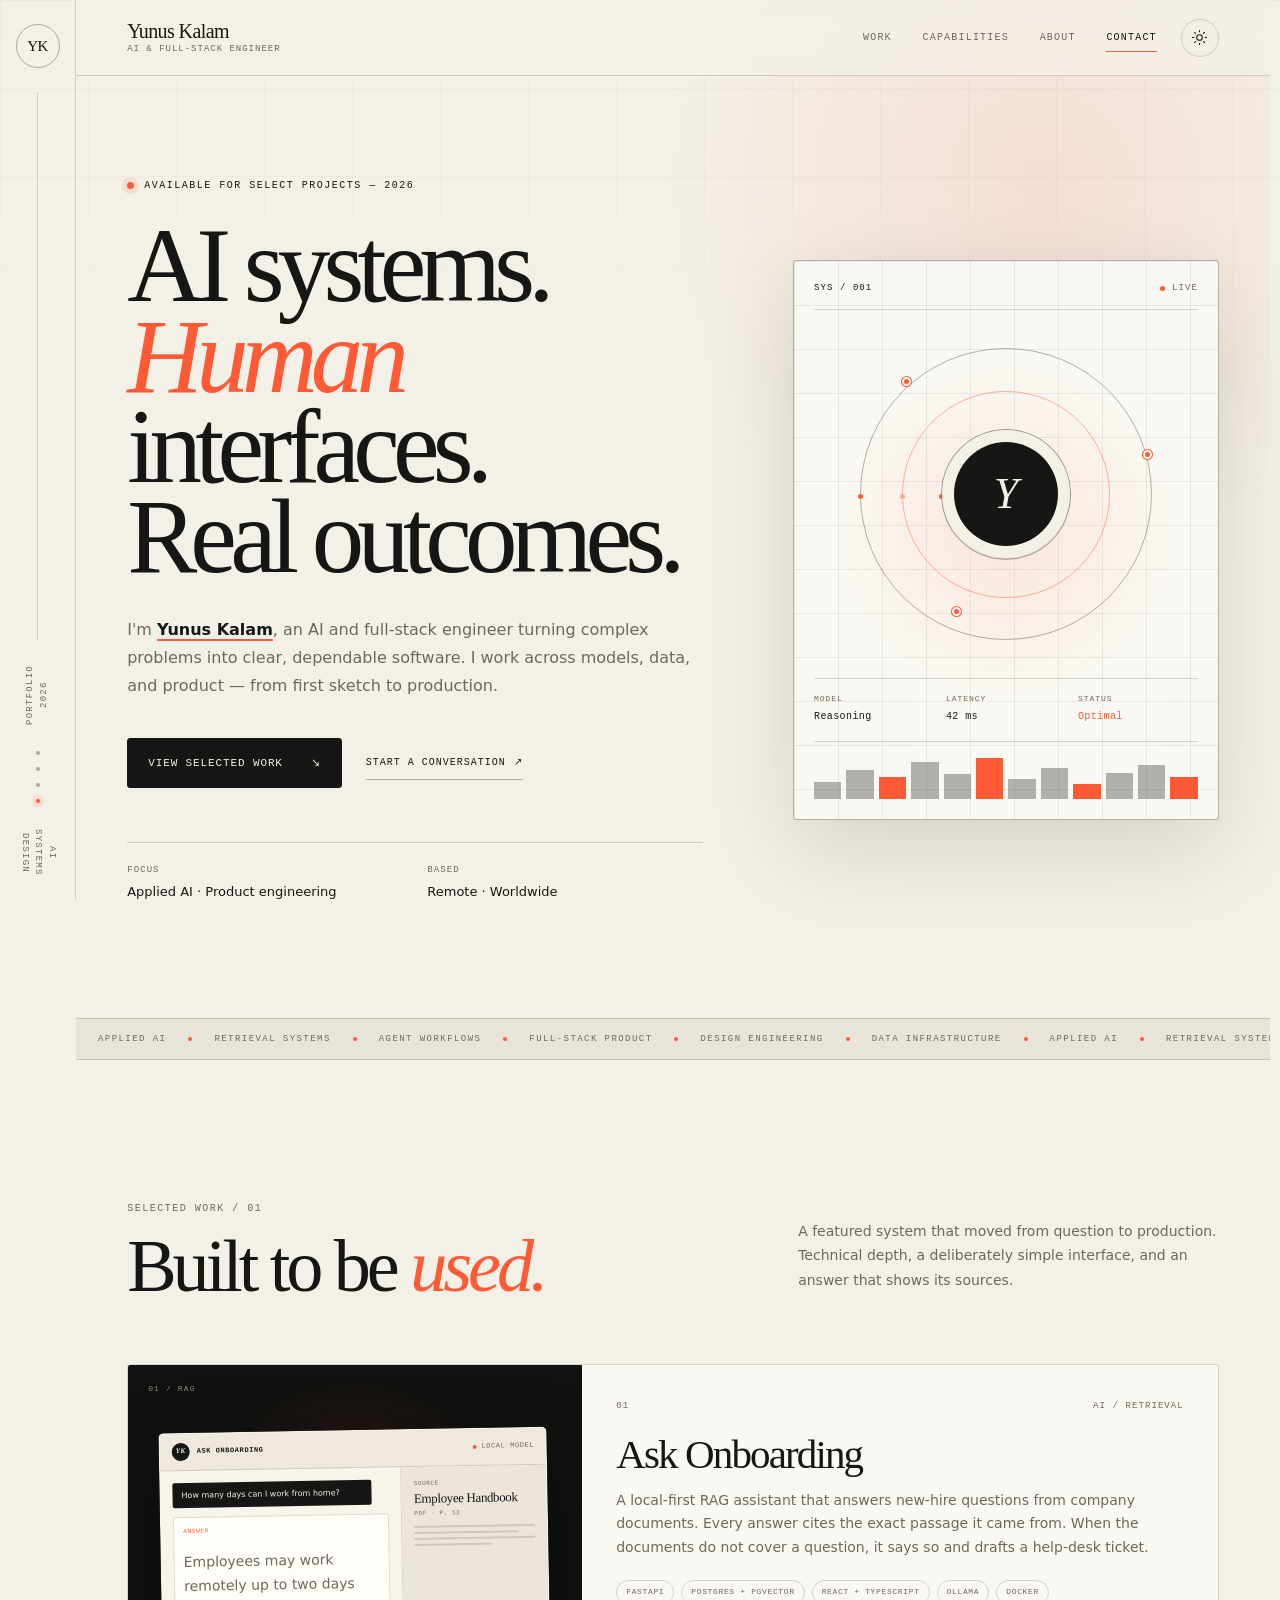
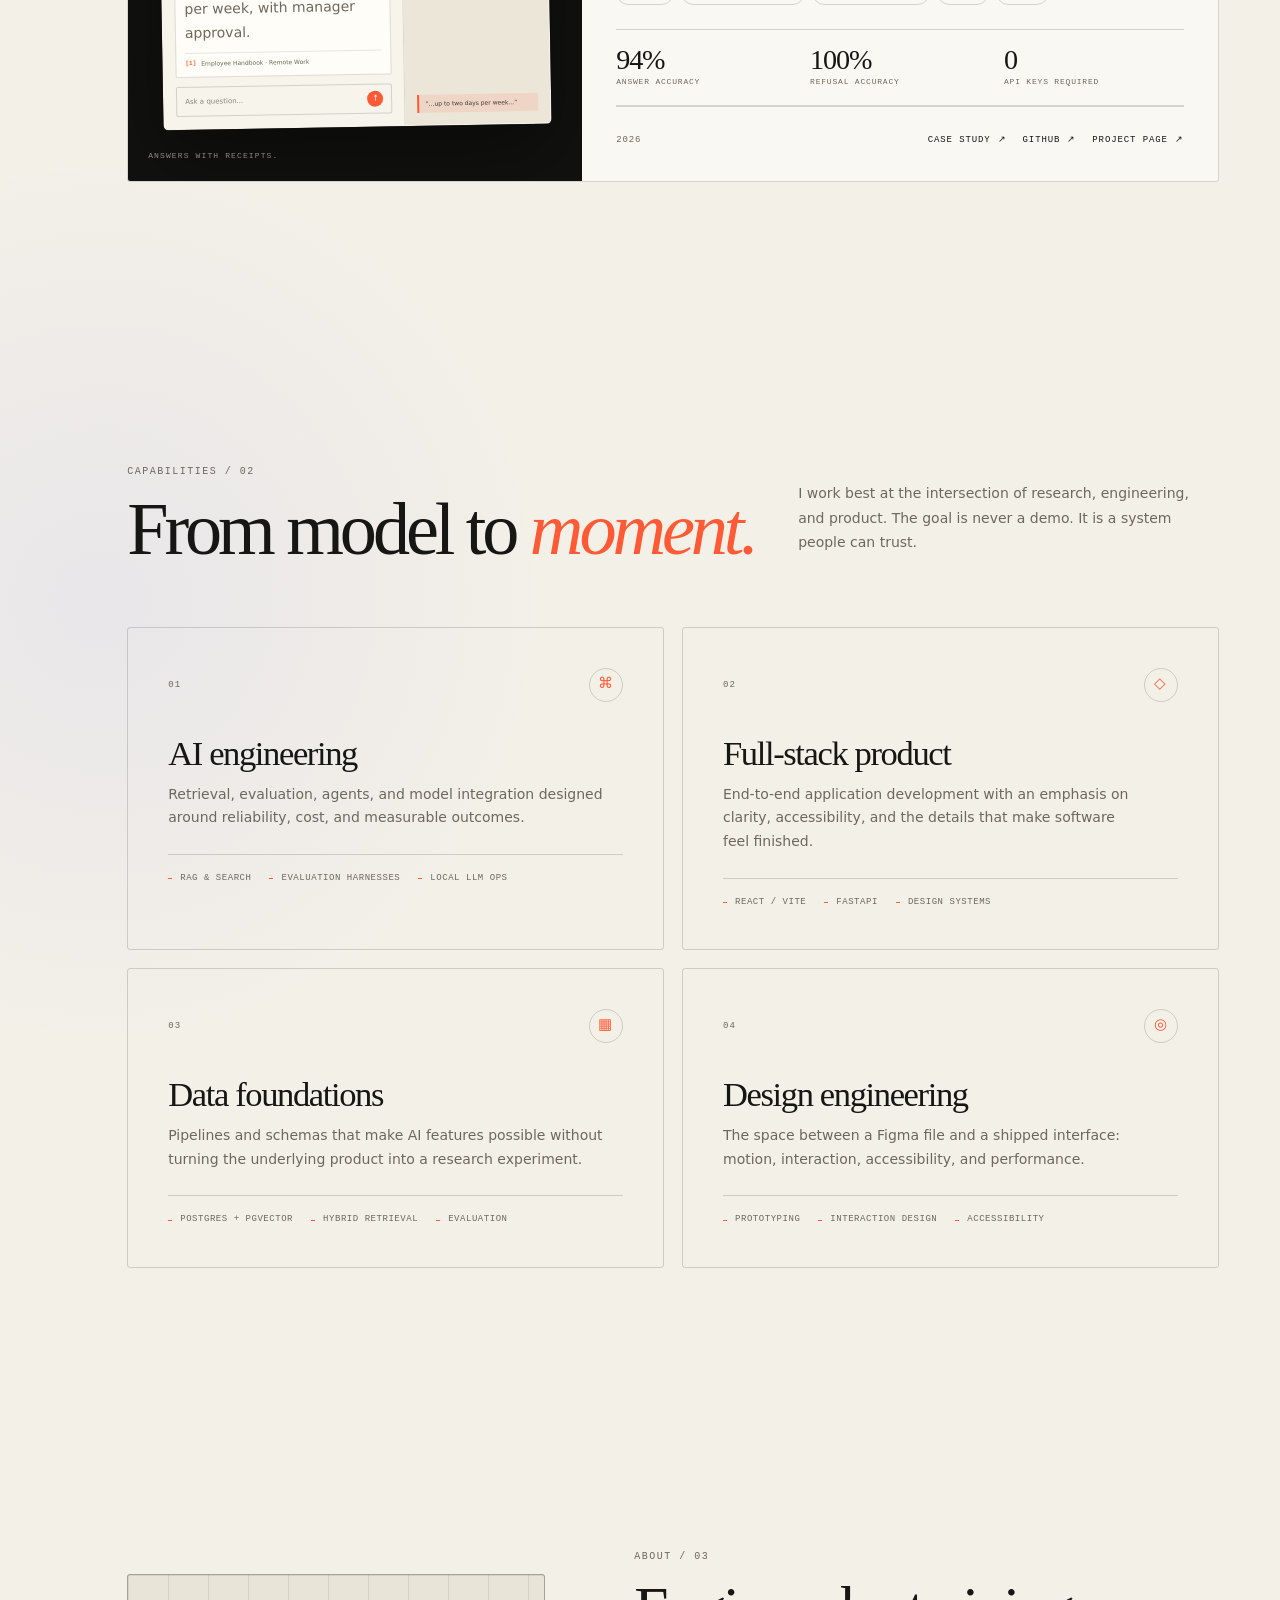
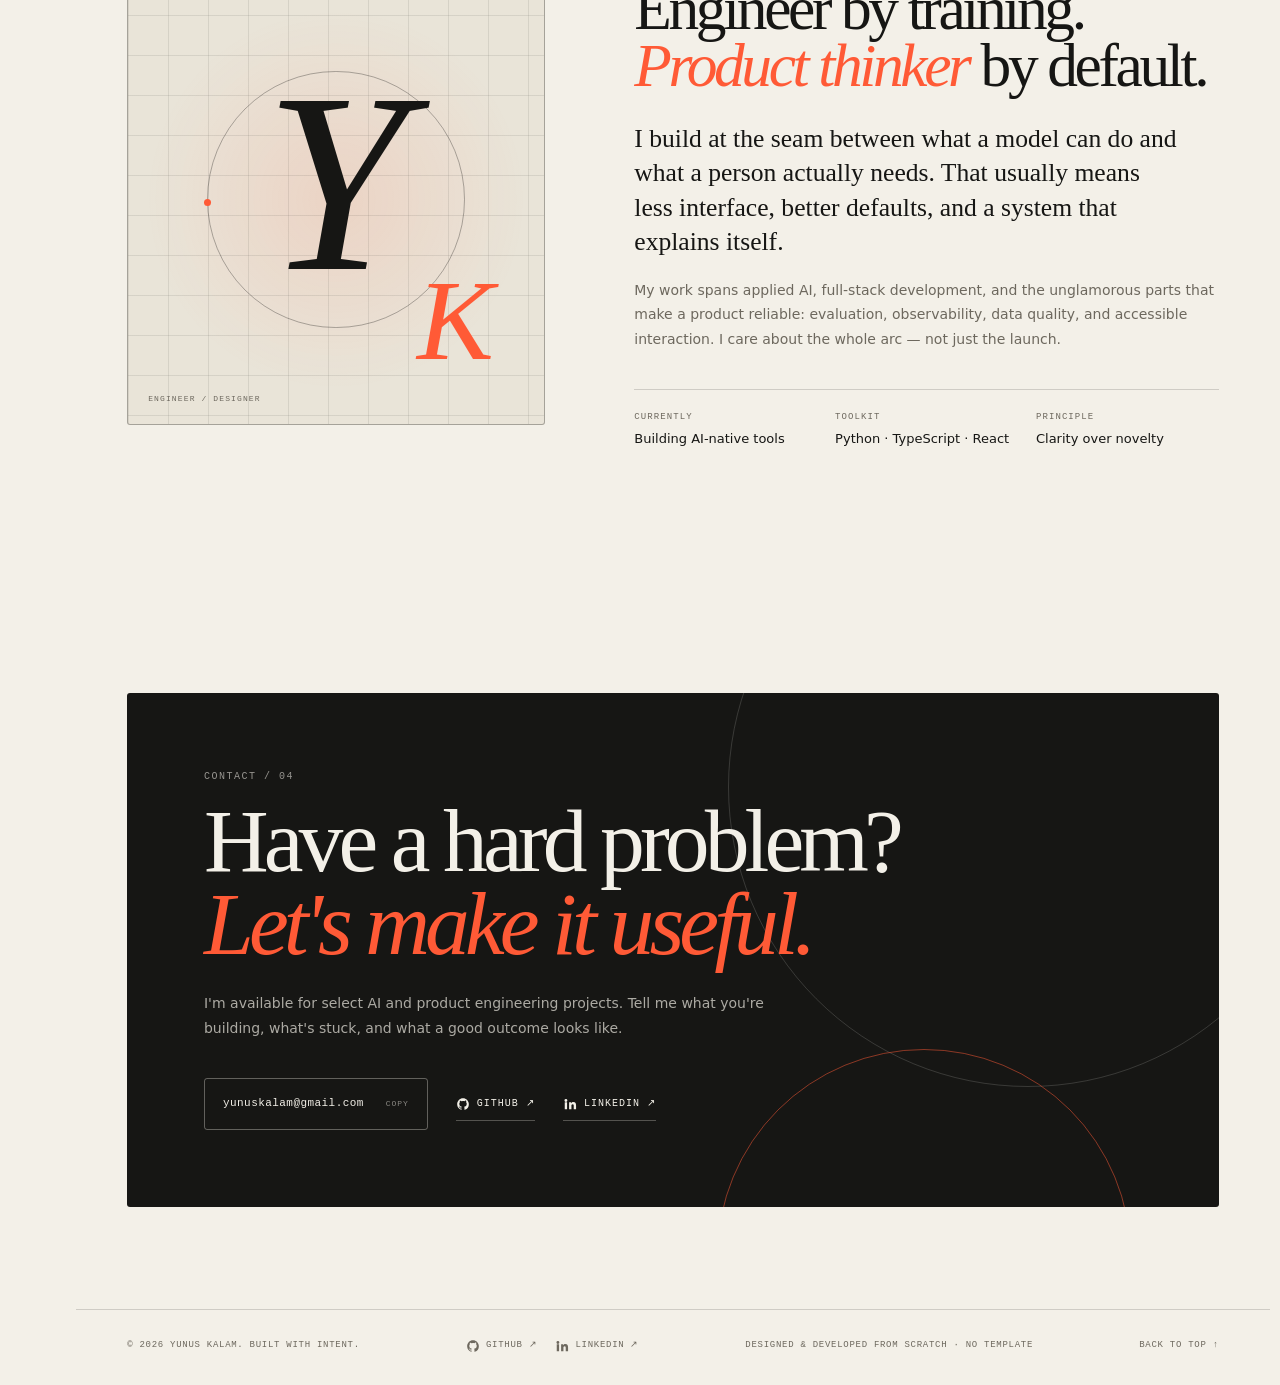
==== commit 9eebef8e: "Add production UI pass, PWA assets, and E2E verification" ====
--- a/index.html
+++ b/index.html
@@ -6,20 +6,28 @@
   <title>Yunus Kalam — AI &amp; Full-Stack Engineer</title>
   <meta name="description" content="Portfolio of Yunus Kalam, an AI and full-stack engineer building useful, human-centered technology.">
   <meta name="author" content="Yunus Kalam">
+  <meta name="color-scheme" content="light dark">
   <meta name="theme-color" content="#f3f0e8" media="(prefers-color-scheme: light)">
   <meta name="theme-color" content="#0e0e0c" media="(prefers-color-scheme: dark)">
-  <link rel="canonical" href="https://yourdomain.com/">
+  <link rel="canonical" href="https://yunuskalam-ai.github.io/portfolio/">
 
   <meta property="og:type" content="website">
   <meta property="og:title" content="Yunus Kalam — AI &amp; Full-Stack Engineer">
   <meta property="og:description" content="AI systems, human interfaces, and real outcomes. Selected work and capabilities.">
-  <meta property="og:url" content="https://yourdomain.com/">
+  <meta property="og:url" content="https://yunuskalam-ai.github.io/portfolio/">
   <meta property="og:site_name" content="Yunus Kalam">
+  <meta property="og:image" content="https://yunuskalam-ai.github.io/portfolio/og-image.png">
+  <meta property="og:image:width" content="1200">
+  <meta property="og:image:height" content="630">
+  <meta property="og:image:alt" content="Yunus Kalam — AI and full-stack engineer. Featured project: Ask Onboarding.">
   <meta name="twitter:card" content="summary_large_image">
   <meta name="twitter:title" content="Yunus Kalam — AI &amp; Full-Stack Engineer">
   <meta name="twitter:description" content="AI systems, human interfaces, and real outcomes.">
+  <meta name="twitter:image" content="https://yunuskalam-ai.github.io/portfolio/og-image.png">
+  <meta name="twitter:image:alt" content="Yunus Kalam — AI and full-stack engineer. Featured project: Ask Onboarding.">
 
   <link rel="icon" href="favicon.svg" type="image/svg+xml">
+  <link rel="apple-touch-icon" href="apple-touch-icon.png">
   <link rel="manifest" href="site.webmanifest">
   <link rel="stylesheet" href="styles.css">
   <script>
@@ -39,7 +47,7 @@
       "@context": "https://schema.org",
       "@type": "Person",
       "name": "Yunus Kalam",
-      "url": "https://yourdomain.com/",
+      "url": "https://yunuskalam-ai.github.io/portfolio/",
       "jobTitle": "AI & Full-Stack Engineer",
       "description": "Builds AI systems and human-centered software.",
       "sameAs": [
@@ -122,7 +130,7 @@
                 View selected work
                 <span aria-hidden="true">↘</span>
               </a>
-              <a class="text-link" href="mailto:hello@yourdomain.com">
+              <a class="text-link" href="mailto:yunuskalam@gmail.com">
                 Start a conversation
                 <span aria-hidden="true">↗</span>
               </a>
@@ -217,15 +225,35 @@
 
           <div class="project-grid">
             <article class="project project-full reveal">
-              <div class="project-visual visual-atlas" aria-hidden="true">
+              <div class="project-visual visual-product" role="img" aria-label="Ask Onboarding interface preview: a cited answer beside its source document.">
                 <span class="visual-index">01 / RAG</span>
-                <span class="atlas-line atlas-line-a"></span>
-                <span class="atlas-line atlas-line-b"></span>
-                <span class="atlas-line atlas-line-c"></span>
-                <span class="atlas-node atlas-node-a"></span>
-                <span class="atlas-node atlas-node-b"></span>
-                <span class="atlas-node atlas-node-c"></span>
-                <span class="atlas-node atlas-node-d"></span>
+                <div class="product-window" aria-hidden="true">
+                  <div class="product-topbar">
+                    <span class="product-brand"><span class="product-mark">YK</span> Ask Onboarding</span>
+                    <span class="product-status"><span></span>Local model</span>
+                  </div>
+                  <div class="product-body">
+                    <div class="product-chat">
+                      <div class="chat-question">How many days can I work from home?</div>
+                      <div class="chat-answer">
+                        <span class="answer-label">Answer</span>
+                        <p>Employees may work remotely up to two days per week, with manager approval.</p>
+                        <div class="citation-row">
+                          <span class="citation">[1]</span>
+                          <span>Employee Handbook · Remote Work</span>
+                        </div>
+                      </div>
+                      <div class="chat-input"><span>Ask a question...</span><span class="chat-send">↑</span></div>
+                    </div>
+                    <div class="product-source">
+                      <span class="source-label">Source</span>
+                      <span class="source-title">Employee Handbook</span>
+                      <span class="source-meta">PDF · p. 12</span>
+                      <div class="source-lines"><span></span><span></span><span></span><span></span></div>
+                      <span class="source-highlight">“...up to two days per week...”</span>
+                    </div>
+                  </div>
+                </div>
                 <span class="visual-caption">Answers with receipts.</span>
               </div>
               <div class="project-body">
@@ -407,14 +435,16 @@
               you're building, what's stuck, and what a good outcome looks like.
             </p>
             <div class="contact-actions">
-              <button class="email-button" type="button" data-email="hello@yourdomain.com">
-                <span class="email-address">hello@yourdomain.com</span>
-                <span class="copy-label">Copy</span>
+              <button class="email-button" type="button" data-email="yunuskalam@gmail.com">
+                <span class="email-address">yunuskalam@gmail.com</span>
+                <span class="copy-label" aria-live="polite" aria-atomic="true">Copy</span>
               </button>
               <a class="contact-link" href="https://github.com/yunuskalam-ai" target="_blank" rel="me noreferrer">
+                <svg class="brand-icon" viewBox="0 0 24 24" aria-hidden="true"><path d="M12 2C6.48 2 2 6.58 2 12.26c0 4.53 2.87 8.37 6.84 9.73.5.09.68-.22.68-.49 0-.24-.01-1.04-.01-1.89-2.78.62-3.37-1.21-3.37-1.21-.45-1.18-1.11-1.49-1.11-1.49-.91-.63.07-.62.07-.62 1 .07 1.53 1.05 1.53 1.05.89 1.55 2.34 1.1 2.91.84.09-.65.35-1.1.63-1.35-2.22-.26-4.55-1.14-4.55-5.07 0-1.12.39-2.03 1.03-2.75-.1-.26-.45-1.3.1-2.71 0 0 .84-.28 2.75 1.05A9.4 9.4 0 0 1 12 6.84c.85 0 1.71.12 2.51.34 1.91-1.33 2.75-1.05 2.75-1.05.55 1.41.2 2.45.1 2.71.64.72 1.03 1.63 1.03 2.75 0 3.94-2.34 4.81-4.57 5.06.36.32.68.94.68 1.9 0 1.37-.01 2.47-.01 2.81 0 .27.18.59.69.49A10.03 10.03 0 0 0 22 12.26C22 6.58 17.52 2 12 2Z"></path></svg>
                 GitHub <span aria-hidden="true">↗</span>
               </a>
               <a class="contact-link" href="https://www.linkedin.com/in/yunuskalam/" target="_blank" rel="me noreferrer">
+                <svg class="brand-icon" viewBox="0 0 24 24" aria-hidden="true"><path d="M4.98 3.5a2.5 2.5 0 1 1 0 5 2.5 2.5 0 0 1 0-5ZM3 9h4v12H3V9Zm7 0h3.8v1.7h.05c.53-1 1.83-2.05 3.77-2.05 4.03 0 4.78 2.65 4.78 6.1V21h-4v-5.5c0-1.31-.02-3-1.83-3-1.83 0-2.11 1.43-2.11 2.9V21h-4V9Z"></path></svg>
                 LinkedIn <span aria-hidden="true">↗</span>
               </a>
             </div>
@@ -425,8 +455,14 @@
       <footer class="site-footer">
         <p>© <span data-year>2026</span> Yunus Kalam. Built with intent.</p>
         <nav class="footer-links" aria-label="Social links">
-          <a href="https://github.com/yunuskalam-ai" target="_blank" rel="me noreferrer">GitHub <span aria-hidden="true">↗</span></a>
-          <a href="https://www.linkedin.com/in/yunuskalam/" target="_blank" rel="me noreferrer">LinkedIn <span aria-hidden="true">↗</span></a>
+          <a href="https://github.com/yunuskalam-ai" target="_blank" rel="me noreferrer">
+            <svg class="brand-icon" viewBox="0 0 24 24" aria-hidden="true"><path d="M12 2C6.48 2 2 6.58 2 12.26c0 4.53 2.87 8.37 6.84 9.73.5.09.68-.22.68-.49 0-.24-.01-1.04-.01-1.89-2.78.62-3.37-1.21-3.37-1.21-.45-1.18-1.11-1.49-1.11-1.49-.91-.63.07-.62.07-.62 1 .07 1.53 1.05 1.53 1.05.89 1.55 2.34 1.1 2.91.84.09-.65.35-1.1.63-1.35-2.22-.26-4.55-1.14-4.55-5.07 0-1.12.39-2.03 1.03-2.75-.1-.26-.45-1.3.1-2.71 0 0 .84-.28 2.75 1.05A9.4 9.4 0 0 1 12 6.84c.85 0 1.71.12 2.51.34 1.91-1.33 2.75-1.05 2.75-1.05.55 1.41.2 2.45.1 2.71.64.72 1.03 1.63 1.03 2.75 0 3.94-2.34 4.81-4.57 5.06.36.32.68.94.68 1.9 0 1.37-.01 2.47-.01 2.81 0 .27.18.59.69.49A10.03 10.03 0 0 0 22 12.26C22 6.58 17.52 2 12 2Z"></path></svg>
+            GitHub <span aria-hidden="true">↗</span>
+          </a>
+          <a href="https://www.linkedin.com/in/yunuskalam/" target="_blank" rel="me noreferrer">
+            <svg class="brand-icon" viewBox="0 0 24 24" aria-hidden="true"><path d="M4.98 3.5a2.5 2.5 0 1 1 0 5 2.5 2.5 0 0 1 0-5ZM3 9h4v12H3V9Zm7 0h3.8v1.7h.05c.53-1 1.83-2.05 3.77-2.05 4.03 0 4.78 2.65 4.78 6.1V21h-4v-5.5c0-1.31-.02-3-1.83-3-1.83 0-2.11 1.43-2.11 2.9V21h-4V9Z"></path></svg>
+            LinkedIn <span aria-hidden="true">↗</span>
+          </a>
         </nav>
         <p class="footer-note">Designed &amp; developed from scratch · No template</p>
         <a class="footer-top" href="#top">Back to top <span aria-hidden="true">↑</span></a>
--- a/styles.css
+++ b/styles.css
@@ -44,11 +44,15 @@
 html {
   scroll-behavior: smooth;
   scroll-padding-top: 96px;
+  scrollbar-color: var(--accent) var(--paper);
+  scrollbar-gutter: stable;
+  scrollbar-width: thin;
 }
 
 body {
   margin: 0;
   min-width: 320px;
+  accent-color: var(--accent);
   background:
     radial-gradient(circle at 82% 4%, var(--accent-soft), transparent 24rem),
     radial-gradient(circle at 8% 48%, rgba(43, 63, 242, 0.055), transparent 28rem),
@@ -56,9 +60,19 @@
   color: var(--ink);
   font-family: var(--sans);
   font-size: 16px;
+  font-optical-sizing: auto;
   line-height: 1.6;
   -webkit-font-smoothing: antialiased;
   text-rendering: optimizeLegibility;
+}
+
+p {
+  text-wrap: pretty;
+}
+
+button,
+a {
+  -webkit-tap-highlight-color: transparent;
 }
 
 body::before {
@@ -923,6 +937,228 @@
   color: var(--muted);
 }
 
+.visual-product {
+  display: grid;
+  min-height: 340px;
+  padding: 54px 20px 42px;
+  place-items: center;
+  background:
+    radial-gradient(circle at 50% 40%, rgba(255, 90, 54, 0.16), transparent 46%),
+    #11110f;
+}
+
+.visual-product .visual-index,
+.visual-product .visual-caption {
+  color: rgba(242, 239, 230, 0.55);
+}
+
+.product-window {
+  width: min(94%, 620px);
+  overflow: hidden;
+  border: 1px solid rgba(242, 239, 230, 0.24);
+  border-radius: 5px;
+  background: #f7f4ec;
+  color: #161614;
+  box-shadow: 0 26px 70px rgba(0, 0, 0, 0.38);
+  transform: rotate(-1deg);
+  transition: transform 260ms ease;
+}
+
+.project:hover .product-window {
+  transform: rotate(0deg) translateY(-2px);
+}
+
+.product-topbar {
+  display: flex;
+  align-items: center;
+  justify-content: space-between;
+  gap: 12px;
+  padding: 9px 12px;
+  border-bottom: 1px solid rgba(22, 22, 20, 0.14);
+  background: #efe9dd;
+  font-family: var(--mono);
+  font-size: 7px;
+  letter-spacing: 0.08em;
+  text-transform: uppercase;
+}
+
+.product-brand {
+  display: flex;
+  align-items: center;
+  gap: 7px;
+  font-weight: 600;
+}
+
+.product-mark {
+  display: grid;
+  width: 18px;
+  height: 18px;
+  place-items: center;
+  border-radius: 50%;
+  background: #161614;
+  color: #f3f0e8;
+  font-family: var(--serif);
+  font-size: 7px;
+  font-style: italic;
+}
+
+.product-status {
+  display: flex;
+  align-items: center;
+  gap: 5px;
+  color: #6d685e;
+}
+
+.product-status > span {
+  width: 4px;
+  height: 4px;
+  border-radius: 50%;
+  background: #ff5a36;
+}
+
+.product-body {
+  display: grid;
+  grid-template-columns: minmax(0, 1.25fr) minmax(0, 0.75fr);
+  min-height: 190px;
+}
+
+.product-chat {
+  display: flex;
+  flex-direction: column;
+  gap: 9px;
+  padding: 12px;
+  border-right: 1px solid rgba(22, 22, 20, 0.12);
+}
+
+.chat-question {
+  max-width: 92%;
+  padding: 7px 9px;
+  border-radius: 2px;
+  background: #161614;
+  color: #f3f0e8;
+  font-size: 8px;
+  line-height: 1.4;
+}
+
+.chat-answer {
+  padding: 9px;
+  border: 1px solid rgba(22, 22, 20, 0.14);
+  border-radius: 2px;
+  background: #fffdf8;
+}
+
+.answer-label {
+  display: block;
+  margin-bottom: 4px;
+  color: #ff5a36;
+  font-family: var(--mono);
+  font-size: 6px;
+  letter-spacing: 0.12em;
+  text-transform: uppercase;
+}
+
+.chat-answer p {
+  margin: 0;
+  color: #3f3b34;
+  font-size: 8px;
+  line-height: 1.5;
+}
+
+.citation-row {
+  display: flex;
+  align-items: center;
+  gap: 5px;
+  margin-top: 7px;
+  padding-top: 6px;
+  border-top: 1px solid rgba(22, 22, 20, 0.1);
+  color: #6d685e;
+  font-size: 6px;
+  line-height: 1.4;
+}
+
+.citation {
+  color: #ff5a36;
+  font-family: var(--mono);
+  font-weight: 700;
+}
+
+.chat-input {
+  display: flex;
+  align-items: center;
+  justify-content: space-between;
+  gap: 8px;
+  margin-top: auto;
+  padding: 6px 8px;
+  border: 1px solid rgba(22, 22, 20, 0.16);
+  border-radius: 2px;
+  color: #8a857b;
+  font-size: 7px;
+}
+
+.chat-send {
+  display: grid;
+  width: 16px;
+  height: 16px;
+  place-items: center;
+  border-radius: 50%;
+  background: #ff5a36;
+  color: #fff;
+  font-size: 8px;
+}
+
+.product-source {
+  display: flex;
+  flex-direction: column;
+  gap: 3px;
+  padding: 12px;
+  background: #ece6d9;
+}
+
+.source-label,
+.source-meta {
+  color: #6d685e;
+  font-family: var(--mono);
+  font-size: 6px;
+  letter-spacing: 0.1em;
+  text-transform: uppercase;
+}
+
+.source-title {
+  font-family: var(--serif);
+  font-size: 13px;
+  letter-spacing: -0.03em;
+  line-height: 1.1;
+}
+
+.source-lines {
+  display: grid;
+  gap: 4px;
+  margin-top: 5px;
+}
+
+.source-lines span {
+  height: 2px;
+  background: rgba(22, 22, 20, 0.14);
+}
+
+.source-lines span:nth-child(2) {
+  width: 86%;
+}
+
+.source-lines span:nth-child(4) {
+  width: 64%;
+}
+
+.source-highlight {
+  margin-top: auto;
+  padding: 5px 6px;
+  border-left: 2px solid #ff5a36;
+  background: rgba(255, 90, 54, 0.12);
+  color: #3f3b34;
+  font-size: 6px;
+  line-height: 1.45;
+}
+
 .visual-atlas {
   background-image:
     linear-gradient(var(--line) 1px, transparent 1px),
@@ -1556,6 +1792,9 @@
 }
 
 .contact-link {
+  display: inline-flex;
+  align-items: center;
+  gap: 7px;
   padding: 8px 0;
   border-bottom: 1px solid color-mix(in srgb, var(--paper) 28%, transparent);
   font-family: var(--mono);
@@ -1563,6 +1802,13 @@
   letter-spacing: 0.1em;
   text-transform: uppercase;
   transition: color 160ms ease, border-color 160ms ease;
+}
+
+.brand-icon {
+  flex: none;
+  width: 14px;
+  height: 14px;
+  fill: currentColor;
 }
 
 .contact-link:hover {
@@ -1593,6 +1839,9 @@
 }
 
 .footer-links a {
+  display: inline-flex;
+  align-items: center;
+  gap: 6px;
   transition: color 160ms ease;
 }
 
@@ -1621,6 +1870,58 @@
 .js .reveal.is-visible {
   opacity: 1;
   transform: translateY(0);
+}
+
+@media (prefers-reduced-motion: no-preference) {
+  .hero-copy > * {
+    animation: hero-rise 720ms cubic-bezier(0.22, 1, 0.36, 1) both;
+  }
+
+  .hero-copy > *:nth-child(2) {
+    animation-delay: 60ms;
+  }
+
+  .hero-copy > *:nth-child(3) {
+    animation-delay: 120ms;
+  }
+
+  .hero-copy > *:nth-child(4) {
+    animation-delay: 180ms;
+  }
+
+  .hero-copy > *:nth-child(5) {
+    animation-delay: 240ms;
+  }
+
+  .signal-panel {
+    animation: panel-in 900ms 120ms cubic-bezier(0.22, 1, 0.36, 1) both;
+  }
+
+  .project:hover .product-window {
+    box-shadow: 0 32px 84px rgba(0, 0, 0, 0.46);
+  }
+}
+
+@keyframes hero-rise {
+  from {
+    opacity: 0;
+    transform: translateY(18px);
+  }
+  to {
+    opacity: 1;
+    transform: translateY(0);
+  }
+}
+
+@keyframes panel-in {
+  from {
+    opacity: 0;
+    transform: translateY(22px) scale(0.985);
+  }
+  to {
+    opacity: 1;
+    transform: translateY(0) scale(1);
+  }
 }
 
 @keyframes status-pulse {
@@ -2324,6 +2625,18 @@
     padding: 22px;
   }
 
+  .product-body {
+    grid-template-columns: 1fr;
+  }
+
+  .product-source {
+    display: none;
+  }
+
+  .product-chat {
+    border-right: 0;
+  }
+
   .project-foot {
     align-items: flex-start;
     flex-direction: column;
@@ -2429,6 +2742,62 @@
 
   .doc-name {
     font-size: 1.05rem;
+  }
+}
+
+@media (prefers-contrast: more) {
+  :root {
+    --muted: #4f4a41;
+    --line: rgba(22, 22, 20, 0.32);
+    --line-strong: rgba(22, 22, 20, 0.58);
+  }
+
+  [data-theme="dark"] {
+    --muted: #d0cabf;
+    --line: rgba(242, 239, 230, 0.34);
+    --line-strong: rgba(242, 239, 230, 0.6);
+  }
+
+  .project,
+  .capability,
+  .signal-panel,
+  .result-card,
+  .qa-grid > div {
+    border-color: var(--line-strong);
+  }
+}
+
+@media (forced-colors: active) {
+  .site-header,
+  .project,
+  .capability,
+  .signal-panel,
+  .result-card,
+  .qa-grid > div,
+  .doc-list a,
+  .role-table,
+  .table-wrap {
+    border-color: CanvasText;
+  }
+
+  .button-primary,
+  .email-button {
+    border-color: ButtonText;
+  }
+
+  .status-dot,
+  .signal-live span,
+  .orbit-node,
+  .atlas-node,
+  .citation,
+  .chat-send {
+    background: Highlight;
+    forced-color-adjust: none;
+  }
+
+  .theme-toggle,
+  .menu-toggle {
+    border-color: ButtonText;
   }
 }
 
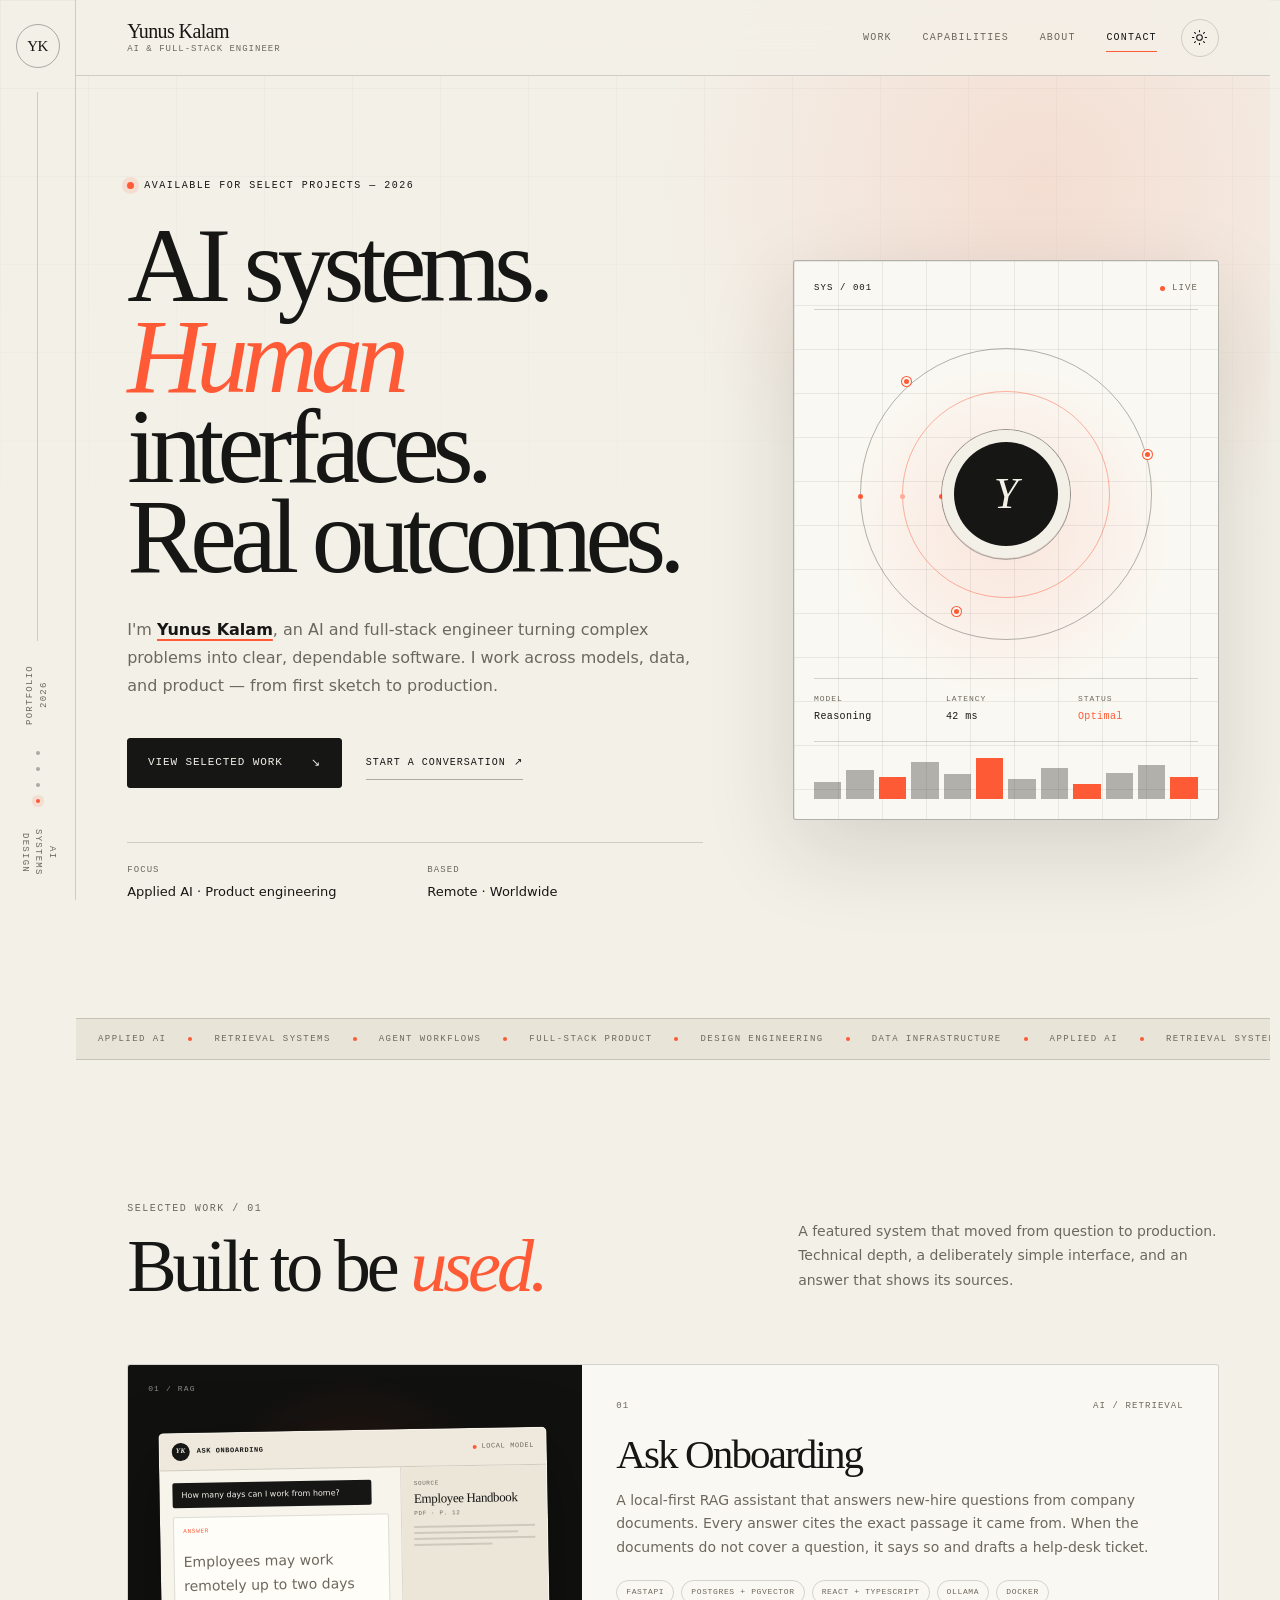
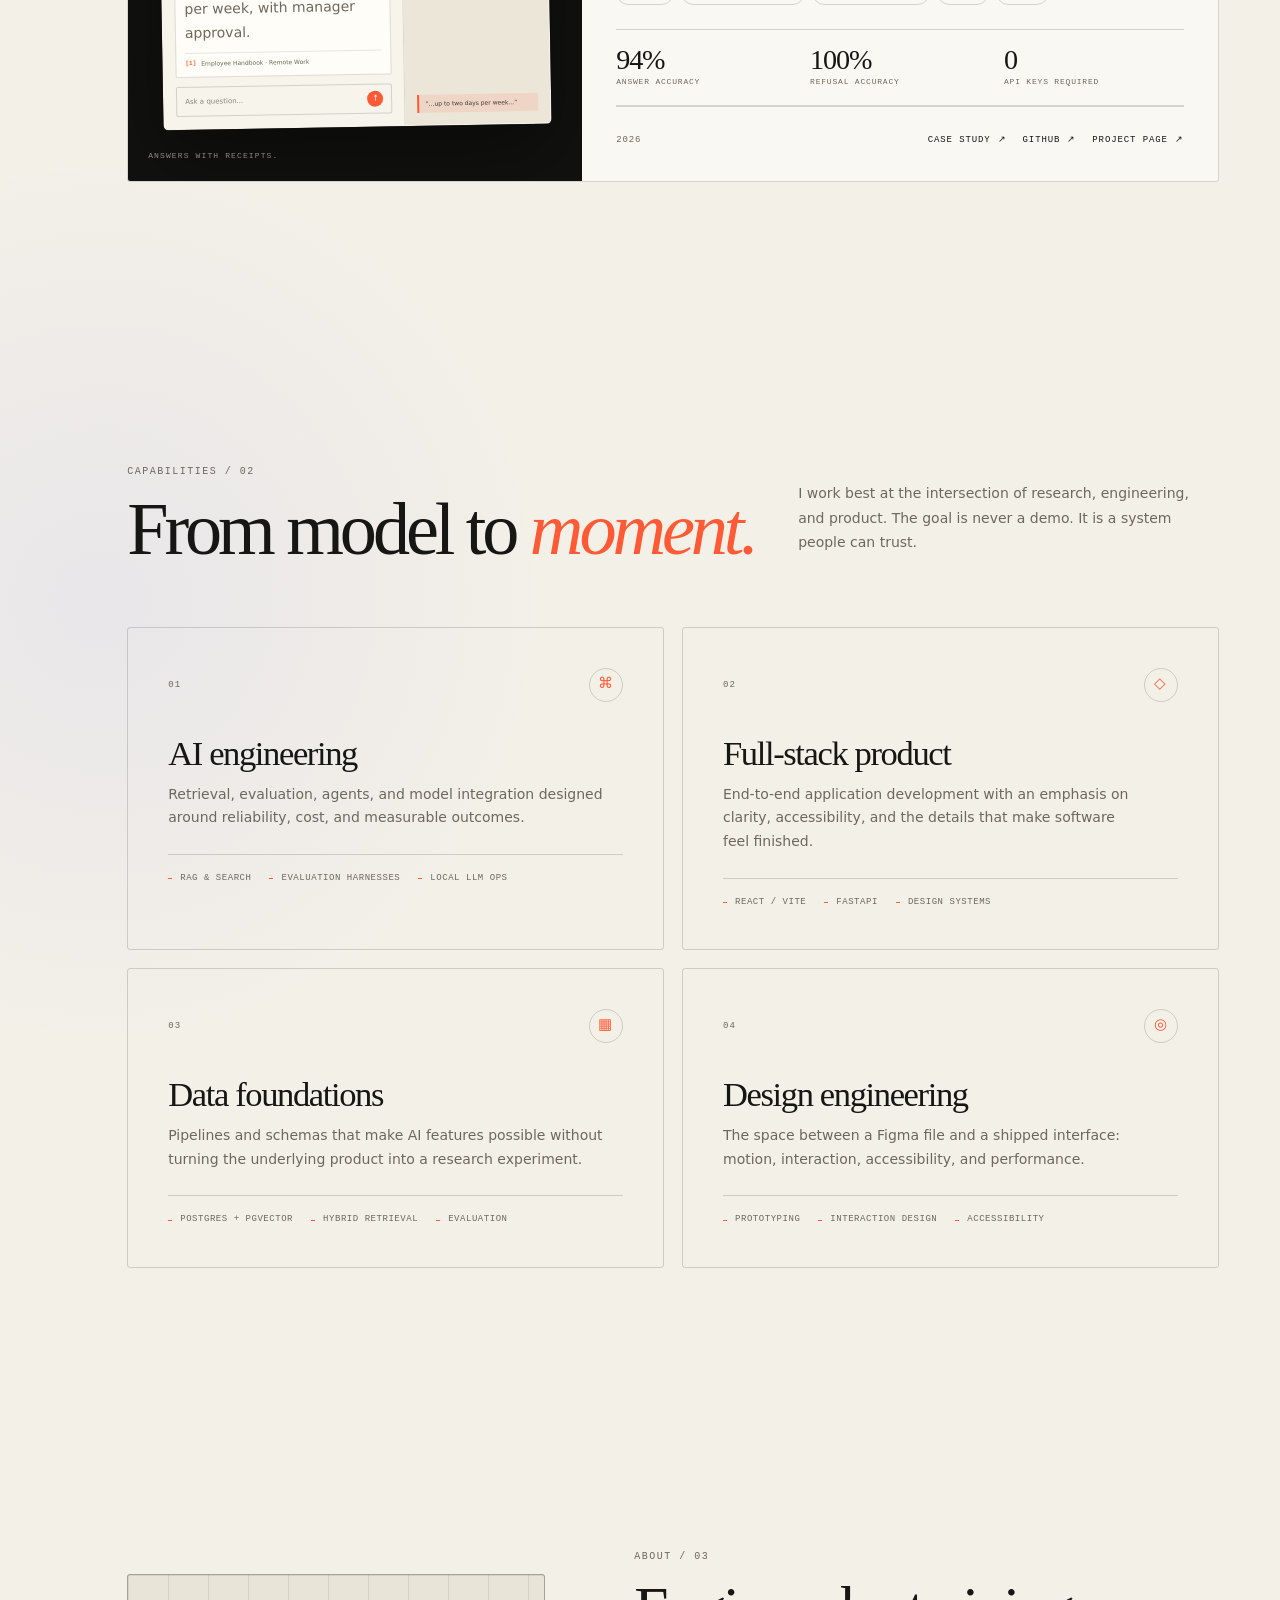
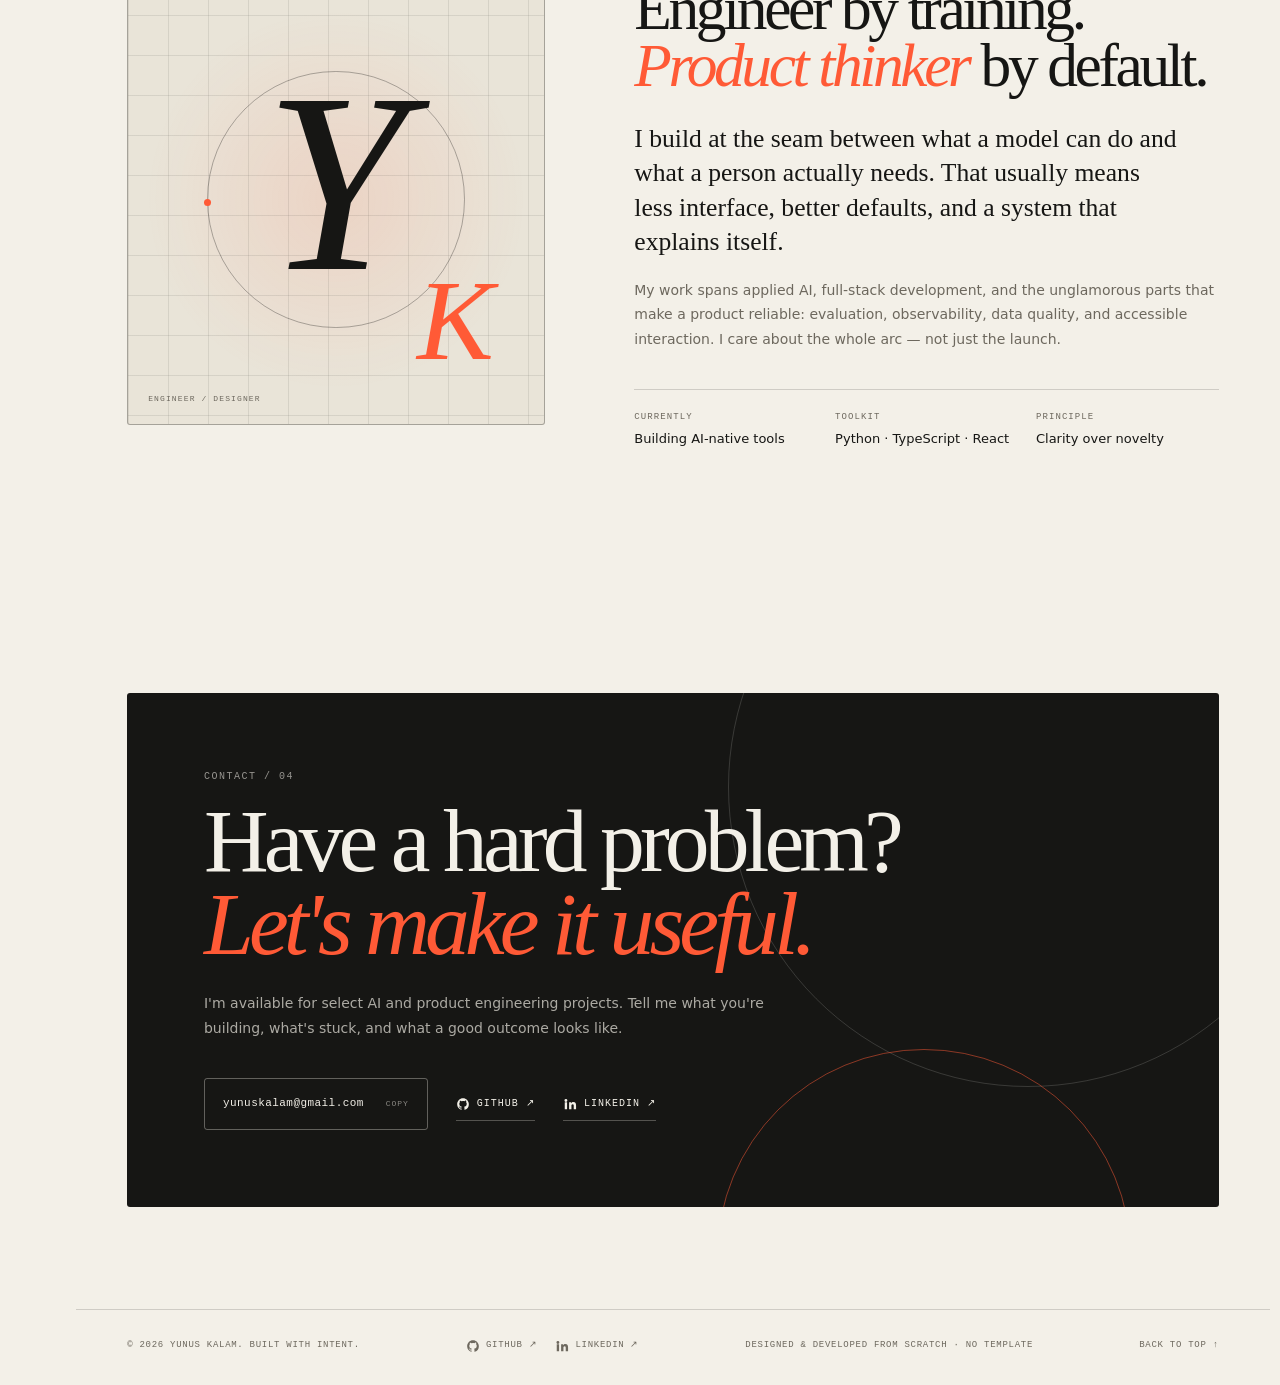
==== commit 4657c590: "Harden production metadata and add MIT release" ====
--- a/index.html
+++ b/index.html
@@ -7,6 +7,9 @@
   <meta name="description" content="Portfolio of Yunus Kalam, an AI and full-stack engineer building useful, human-centered technology.">
   <meta name="author" content="Yunus Kalam">
   <meta name="color-scheme" content="light dark">
+  <meta name="referrer" content="strict-origin-when-cross-origin">
+  <meta name="robots" content="index,follow,max-image-preview:large">
+  <meta http-equiv="Content-Security-Policy" content="default-src 'self'; script-src 'self' 'unsafe-inline'; style-src 'self' 'unsafe-inline'; img-src 'self' data:; font-src 'self'; connect-src 'self'; manifest-src 'self'; object-src 'none'; frame-src 'none'; base-uri 'self'; form-action 'self'">
   <meta name="theme-color" content="#f3f0e8" media="(prefers-color-scheme: light)">
   <meta name="theme-color" content="#0e0e0c" media="(prefers-color-scheme: dark)">
   <link rel="canonical" href="https://yunuskalam-ai.github.io/portfolio/">
@@ -17,9 +20,12 @@
   <meta property="og:url" content="https://yunuskalam-ai.github.io/portfolio/">
   <meta property="og:site_name" content="Yunus Kalam">
   <meta property="og:image" content="https://yunuskalam-ai.github.io/portfolio/og-image.png">
+  <meta property="og:image:secure_url" content="https://yunuskalam-ai.github.io/portfolio/og-image.png">
+  <meta property="og:image:type" content="image/png">
   <meta property="og:image:width" content="1200">
   <meta property="og:image:height" content="630">
   <meta property="og:image:alt" content="Yunus Kalam — AI and full-stack engineer. Featured project: Ask Onboarding.">
+  <meta property="og:locale" content="en_US">
   <meta name="twitter:card" content="summary_large_image">
   <meta name="twitter:title" content="Yunus Kalam — AI &amp; Full-Stack Engineer">
   <meta name="twitter:description" content="AI systems, human interfaces, and real outcomes.">
